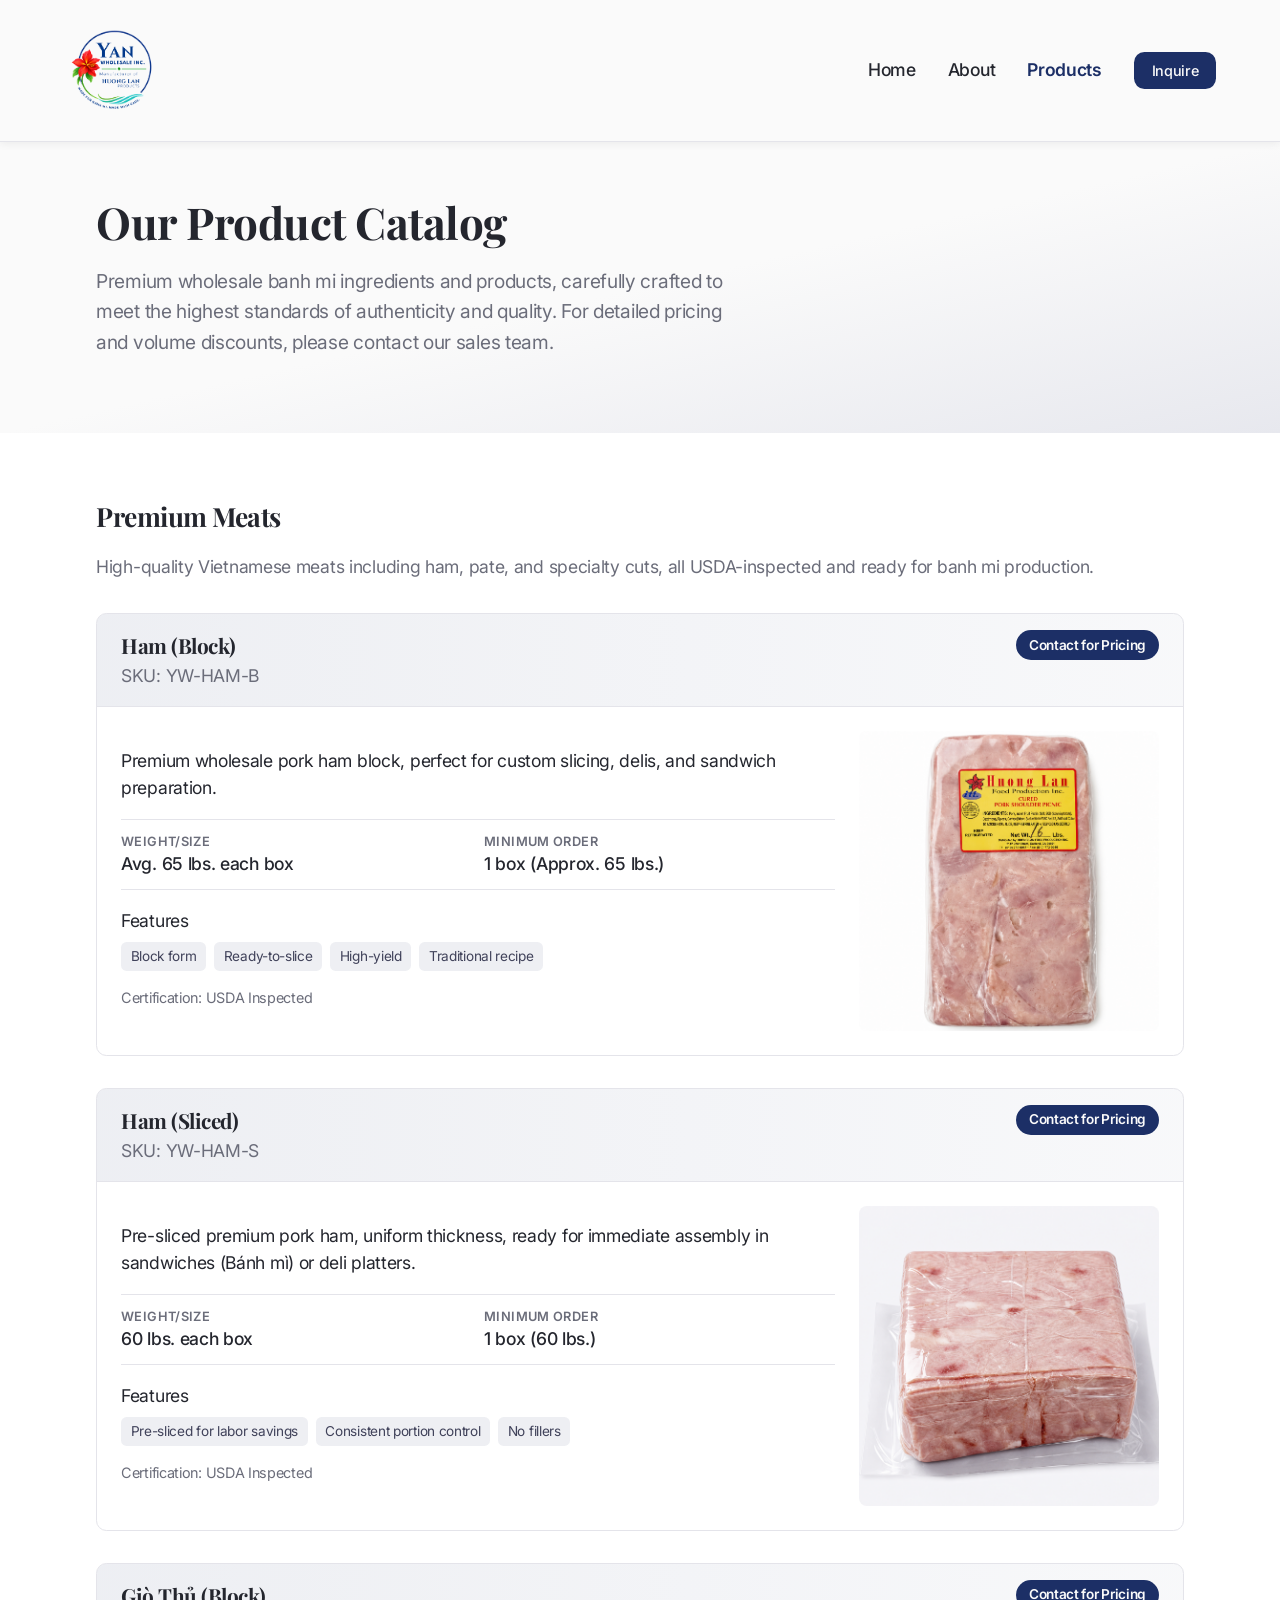
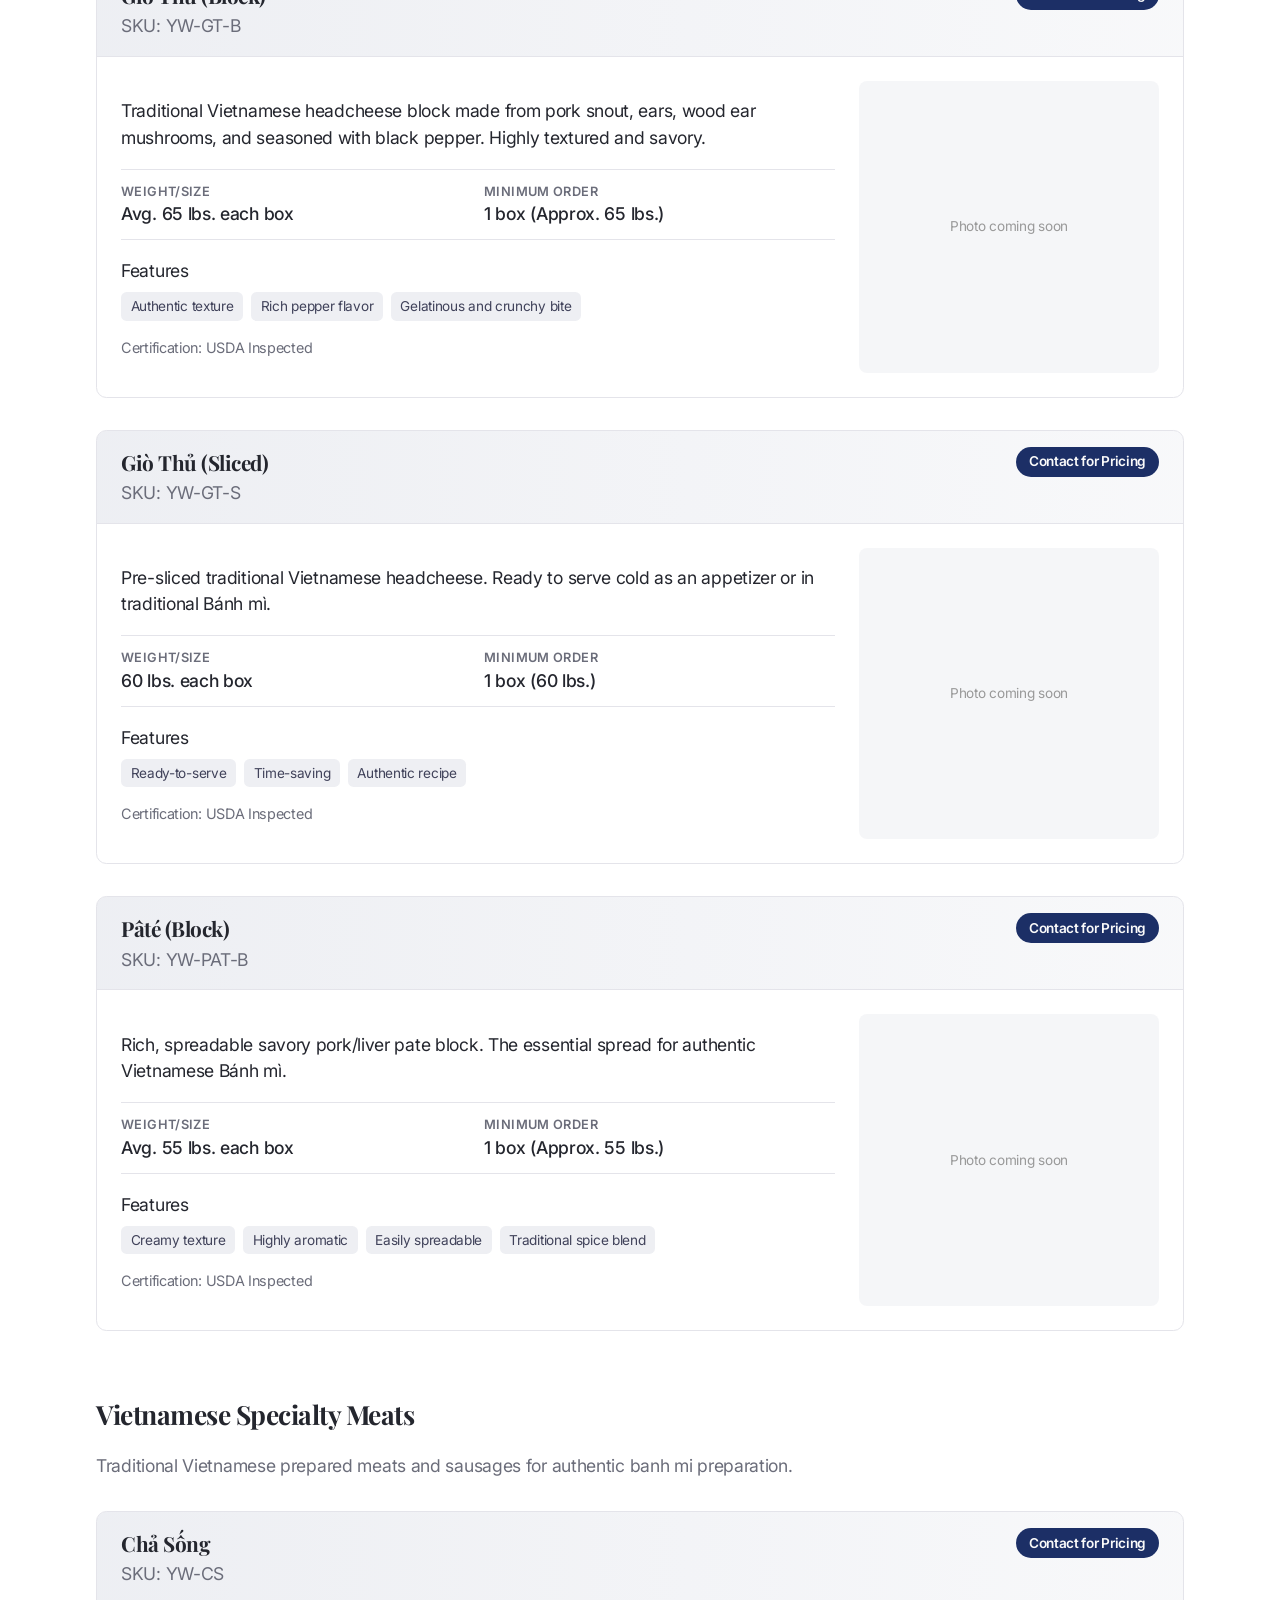
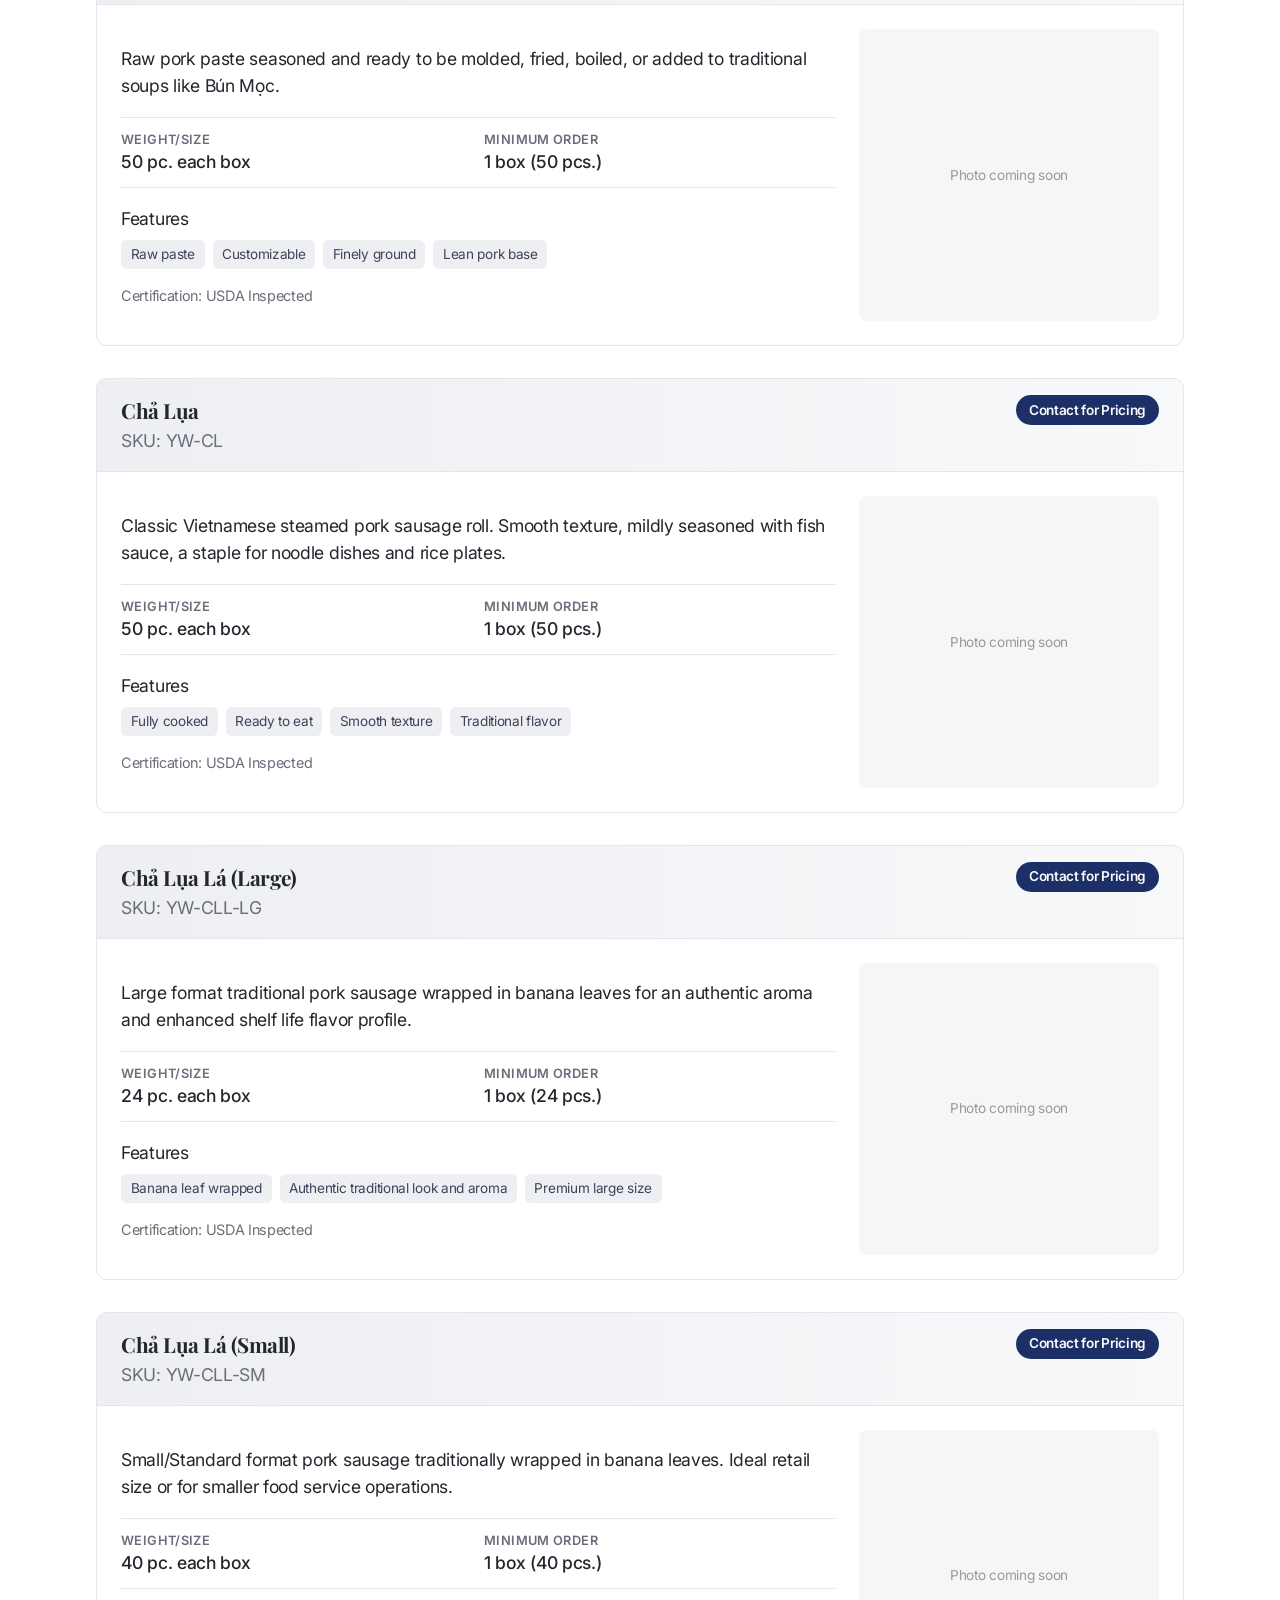
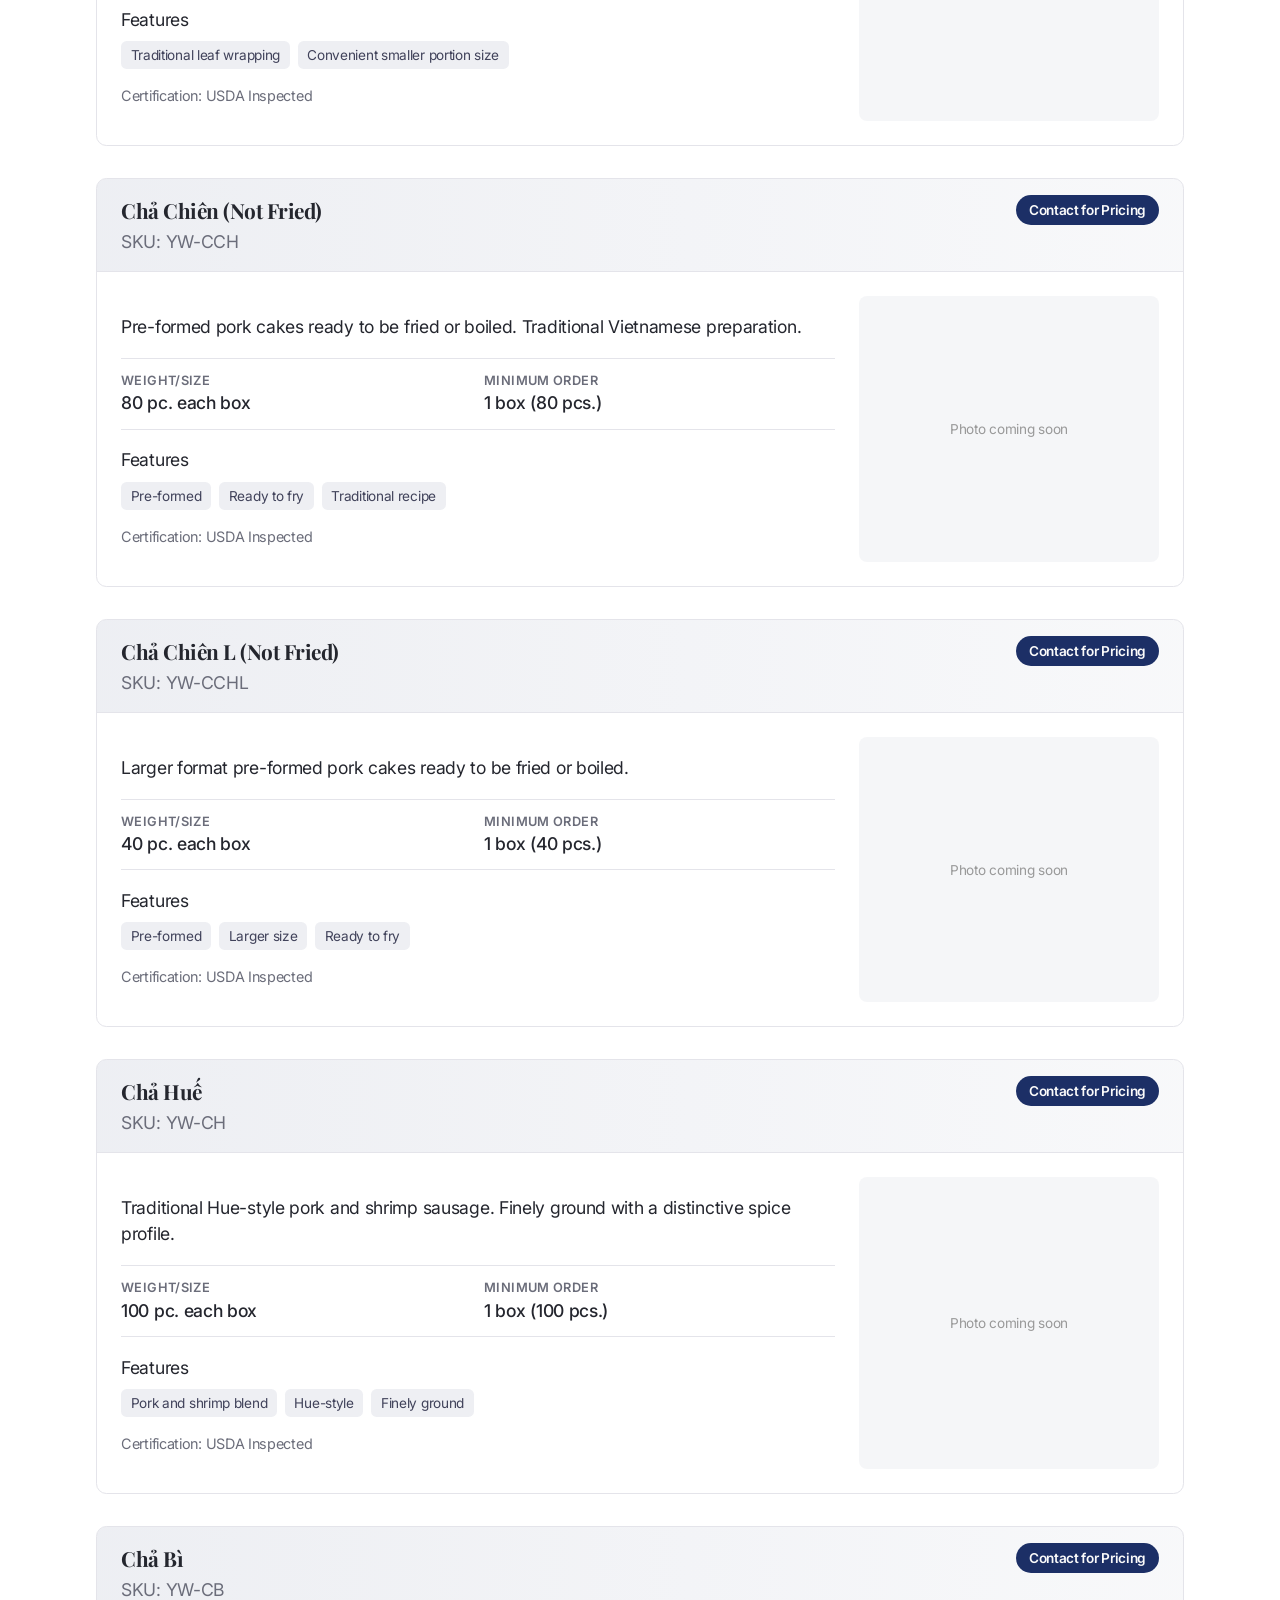
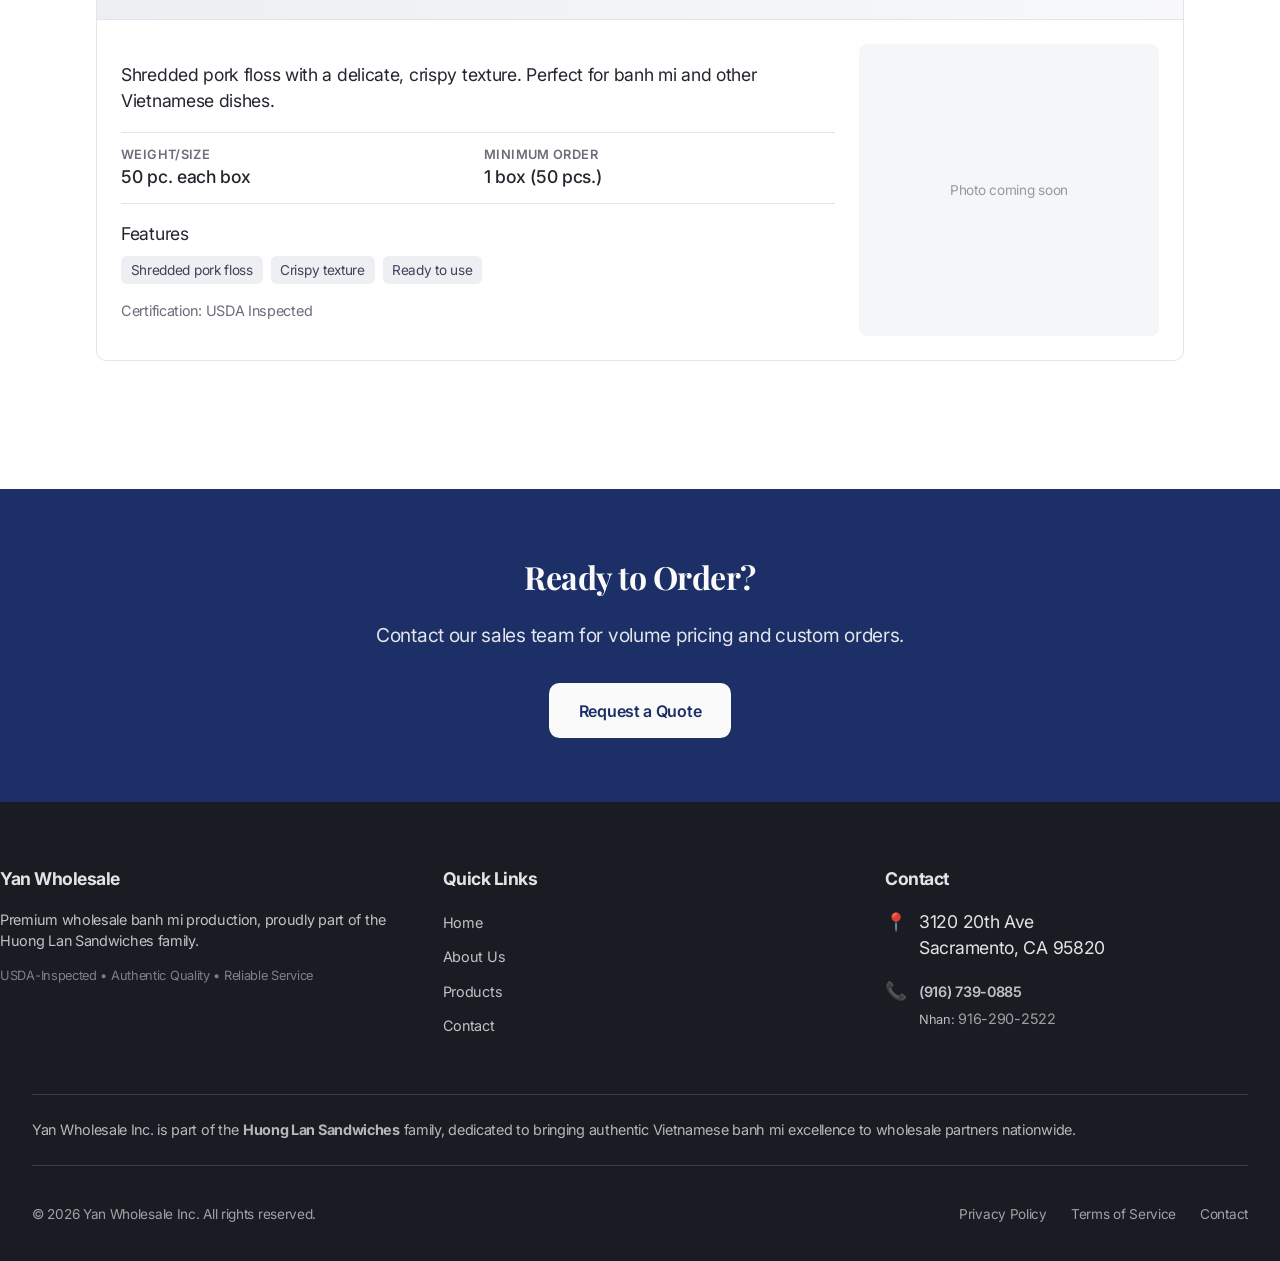
==== products.html @ 8dd8fec0 "Add files via upload" ====
<!DOCTYPE html>
<html lang="en">
<head>
<meta charset="UTF-8">
<meta name="viewport" content="width=device-width, initial-scale=1.0">
<title>Product Catalog - Yan Wholesale Inc.</title>
<link rel="icon" href="images/yan-logo.png">
<link rel="stylesheet" href="css/style.css">
</head>
<body>

<nav class="site-nav">
  <div class="container container-6xl nav-inner">
    <a href="index.html" class="logo"><img src="images/yan-logo.png" alt="Yan Wholesale Inc."></a>
    <div class="nav-links">
      <a href="index.html">Home</a>
      <a href="about.html">About</a>
      <a href="products.html" class="active">Products</a>
      <a href="contact.html" class="inquire">Inquire</a>
    </div>
    <button class="nav-toggle" aria-label="Toggle menu">&#9776;</button>
  </div>
  <div class="mobile-menu">
    <a href="index.html">Home</a>
    <a href="about.html">About</a>
    <a href="products.html" class="active">Products</a>
    <a href="contact.html">Inquire</a>
  </div>
</nav>

<section class="hero" style="padding: 3.5rem 0;">
  <div class="container container-6xl">
    <h1 class="text-hero" style="font-size:2.75rem;">Our Product Catalog</h1>
    <p class="lead" style="max-width:640px;">Premium wholesale banh mi ingredients and products, carefully crafted to meet the highest standards of authenticity and quality. For detailed pricing and volume discounts, please contact our sales team.</p>
  </div>
</section>

<section class="section section-card">
  <div class="container container-6xl">

    <!-- Premium Meats -->
    <div class="product-category">
      <h2>Premium Meats</h2>
      <p>High-quality Vietnamese meats including ham, pate, and specialty cuts, all USDA-inspected and ready for banh mi production.</p>

      <div class="product-card">
        <div class="product-card-header">
          <div><h3>Ham (Block)</h3><p class="sku">SKU: YW-HAM-B</p></div>
          <span class="pill">Contact for Pricing</span>
        </div>
        <div class="product-card-body">
          <div>
            <p>Premium wholesale pork ham block, perfect for custom slicing, delis, and sandwich preparation.</p>
            <div class="spec-grid">
              <div><p class="spec-label">Weight/Size</p><p class="spec-value">Avg. 65 lbs. each box</p></div>
              <div><p class="spec-label">Minimum Order</p><p class="spec-value">1 box (Approx. 65 lbs.)</p></div>
            </div>
            <p class="spec-label" style="margin-bottom:0.5rem;">Features</p>
            <div class="feature-tags"><span>Block form</span><span>Ready-to-slice</span><span>High-yield</span><span>Traditional recipe</span></div>
            <p style="margin-top:1rem; font-size:0.9rem; color:var(--muted-foreground);">Certification: USDA Inspected</p>
          </div>
          <div class="product-image"><img src="images/products/Ham%20(Block).png" alt="Ham (Block)" onerror="this.parentElement.innerHTML='<span style=\'color:#999;font-size:0.85rem;\'>Photo coming soon</span>'"></div>
        </div>
      </div>

      <div class="product-card">
        <div class="product-card-header">
          <div><h3>Ham (Sliced)</h3><p class="sku">SKU: YW-HAM-S</p></div>
          <span class="pill">Contact for Pricing</span>
        </div>
        <div class="product-card-body">
          <div>
            <p>Pre-sliced premium pork ham, uniform thickness, ready for immediate assembly in sandwiches (Bánh mì) or deli platters.</p>
            <div class="spec-grid">
              <div><p class="spec-label">Weight/Size</p><p class="spec-value">60 lbs. each box</p></div>
              <div><p class="spec-label">Minimum Order</p><p class="spec-value">1 box (60 lbs.)</p></div>
            </div>
            <p class="spec-label" style="margin-bottom:0.5rem;">Features</p>
            <div class="feature-tags"><span>Pre-sliced for labor savings</span><span>Consistent portion control</span><span>No fillers</span></div>
            <p style="margin-top:1rem; font-size:0.9rem; color:var(--muted-foreground);">Certification: USDA Inspected</p>
          </div>
          <div class="product-image"><img src="images/products/Ham%20(Sliced).png" alt="Ham (Sliced)" onerror="this.parentElement.innerHTML='<span style=\'color:#999;font-size:0.85rem;\'>Photo coming soon</span>'"></div>
        </div>
      </div>

      <div class="product-card">
        <div class="product-card-header">
          <div><h3>Giò Thủ (Block)</h3><p class="sku">SKU: YW-GT-B</p></div>
          <span class="pill">Contact for Pricing</span>
        </div>
        <div class="product-card-body">
          <div>
            <p>Traditional Vietnamese headcheese block made from pork snout, ears, wood ear mushrooms, and seasoned with black pepper. Highly textured and savory.</p>
            <div class="spec-grid">
              <div><p class="spec-label">Weight/Size</p><p class="spec-value">Avg. 65 lbs. each box</p></div>
              <div><p class="spec-label">Minimum Order</p><p class="spec-value">1 box (Approx. 65 lbs.)</p></div>
            </div>
            <p class="spec-label" style="margin-bottom:0.5rem;">Features</p>
            <div class="feature-tags"><span>Authentic texture</span><span>Rich pepper flavor</span><span>Gelatinous and crunchy bite</span></div>
            <p style="margin-top:1rem; font-size:0.9rem; color:var(--muted-foreground);">Certification: USDA Inspected</p>
          </div>
          <div class="product-image"><img src="images/products/Gi%C3%B2%20Th%E1%BB%A7%20(Block).png" alt="Giò Thủ (Block)" onerror="this.parentElement.innerHTML='<span style=\'color:#999;font-size:0.85rem;\'>Photo coming soon</span>'"></div>
        </div>
      </div>

      <div class="product-card">
        <div class="product-card-header">
          <div><h3>Giò Thủ (Sliced)</h3><p class="sku">SKU: YW-GT-S</p></div>
          <span class="pill">Contact for Pricing</span>
        </div>
        <div class="product-card-body">
          <div>
            <p>Pre-sliced traditional Vietnamese headcheese. Ready to serve cold as an appetizer or in traditional Bánh mì.</p>
            <div class="spec-grid">
              <div><p class="spec-label">Weight/Size</p><p class="spec-value">60 lbs. each box</p></div>
              <div><p class="spec-label">Minimum Order</p><p class="spec-value">1 box (60 lbs.)</p></div>
            </div>
            <p class="spec-label" style="margin-bottom:0.5rem;">Features</p>
            <div class="feature-tags"><span>Ready-to-serve</span><span>Time-saving</span><span>Authentic recipe</span></div>
            <p style="margin-top:1rem; font-size:0.9rem; color:var(--muted-foreground);">Certification: USDA Inspected</p>
          </div>
          <div class="product-image"><img src="images/products/Gi%C3%B2%20Th%E1%BB%A7%20(Sliced).png" alt="Giò Thủ (Sliced)" onerror="this.parentElement.innerHTML='<span style=\'color:#999;font-size:0.85rem;\'>Photo coming soon</span>'"></div>
        </div>
      </div>

      <div class="product-card">
        <div class="product-card-header">
          <div><h3>Pâté (Block)</h3><p class="sku">SKU: YW-PAT-B</p></div>
          <span class="pill">Contact for Pricing</span>
        </div>
        <div class="product-card-body">
          <div>
            <p>Rich, spreadable savory pork/liver pate block. The essential spread for authentic Vietnamese Bánh mì.</p>
            <div class="spec-grid">
              <div><p class="spec-label">Weight/Size</p><p class="spec-value">Avg. 55 lbs. each box</p></div>
              <div><p class="spec-label">Minimum Order</p><p class="spec-value">1 box (Approx. 55 lbs.)</p></div>
            </div>
            <p class="spec-label" style="margin-bottom:0.5rem;">Features</p>
            <div class="feature-tags"><span>Creamy texture</span><span>Highly aromatic</span><span>Easily spreadable</span><span>Traditional spice blend</span></div>
            <p style="margin-top:1rem; font-size:0.9rem; color:var(--muted-foreground);">Certification: USDA Inspected</p>
          </div>
          <div class="product-image"><img src="images/products/P%C3%A2t%C3%A9%20(Block).png" alt="Pâté (Block)" onerror="this.parentElement.innerHTML='<span style=\'color:#999;font-size:0.85rem;\'>Photo coming soon</span>'"></div>
        </div>
      </div>
    </div>

    <!-- Vietnamese Specialty Meats -->
    <div class="product-category">
      <h2>Vietnamese Specialty Meats</h2>
      <p>Traditional Vietnamese prepared meats and sausages for authentic banh mi preparation.</p>

      <div class="product-card">
        <div class="product-card-header">
          <div><h3>Chả Sống</h3><p class="sku">SKU: YW-CS</p></div>
          <span class="pill">Contact for Pricing</span>
        </div>
        <div class="product-card-body">
          <div>
            <p>Raw pork paste seasoned and ready to be molded, fried, boiled, or added to traditional soups like Bún Mọc.</p>
            <div class="spec-grid">
              <div><p class="spec-label">Weight/Size</p><p class="spec-value">50 pc. each box</p></div>
              <div><p class="spec-label">Minimum Order</p><p class="spec-value">1 box (50 pcs.)</p></div>
            </div>
            <p class="spec-label" style="margin-bottom:0.5rem;">Features</p>
            <div class="feature-tags"><span>Raw paste</span><span>Customizable</span><span>Finely ground</span><span>Lean pork base</span></div>
            <p style="margin-top:1rem; font-size:0.9rem; color:var(--muted-foreground);">Certification: USDA Inspected</p>
          </div>
          <div class="product-image"><img src="images/products/Ch%E1%BA%A3%20S%E1%BB%91ng.png" alt="Chả Sống" onerror="this.parentElement.innerHTML='<span style=\'color:#999;font-size:0.85rem;\'>Photo coming soon</span>'"></div>
        </div>
      </div>

      <div class="product-card">
        <div class="product-card-header">
          <div><h3>Chả Lụa</h3><p class="sku">SKU: YW-CL</p></div>
          <span class="pill">Contact for Pricing</span>
        </div>
        <div class="product-card-body">
          <div>
            <p>Classic Vietnamese steamed pork sausage roll. Smooth texture, mildly seasoned with fish sauce, a staple for noodle dishes and rice plates.</p>
            <div class="spec-grid">
              <div><p class="spec-label">Weight/Size</p><p class="spec-value">50 pc. each box</p></div>
              <div><p class="spec-label">Minimum Order</p><p class="spec-value">1 box (50 pcs.)</p></div>
            </div>
            <p class="spec-label" style="margin-bottom:0.5rem;">Features</p>
            <div class="feature-tags"><span>Fully cooked</span><span>Ready to eat</span><span>Smooth texture</span><span>Traditional flavor</span></div>
            <p style="margin-top:1rem; font-size:0.9rem; color:var(--muted-foreground);">Certification: USDA Inspected</p>
          </div>
          <div class="product-image"><img src="images/products/Ch%E1%BA%A3%20L%E1%BB%A5a.png" alt="Chả Lụa" onerror="this.parentElement.innerHTML='<span style=\'color:#999;font-size:0.85rem;\'>Photo coming soon</span>'"></div>
        </div>
      </div>

      <div class="product-card">
        <div class="product-card-header">
          <div><h3>Chả Lụa Lá (Large)</h3><p class="sku">SKU: YW-CLL-LG</p></div>
          <span class="pill">Contact for Pricing</span>
        </div>
        <div class="product-card-body">
          <div>
            <p>Large format traditional pork sausage wrapped in banana leaves for an authentic aroma and enhanced shelf life flavor profile.</p>
            <div class="spec-grid">
              <div><p class="spec-label">Weight/Size</p><p class="spec-value">24 pc. each box</p></div>
              <div><p class="spec-label">Minimum Order</p><p class="spec-value">1 box (24 pcs.)</p></div>
            </div>
            <p class="spec-label" style="margin-bottom:0.5rem;">Features</p>
            <div class="feature-tags"><span>Banana leaf wrapped</span><span>Authentic traditional look and aroma</span><span>Premium large size</span></div>
            <p style="margin-top:1rem; font-size:0.9rem; color:var(--muted-foreground);">Certification: USDA Inspected</p>
          </div>
          <div class="product-image"><img src="images/products/Ch%E1%BA%A3%20L%E1%BB%A5a%20L%C3%A1%20(Large).png" alt="Chả Lụa Lá (Large)" onerror="this.parentElement.innerHTML='<span style=\'color:#999;font-size:0.85rem;\'>Photo coming soon</span>'"></div>
        </div>
      </div>

      <div class="product-card">
        <div class="product-card-header">
          <div><h3>Chả Lụa Lá (Small)</h3><p class="sku">SKU: YW-CLL-SM</p></div>
          <span class="pill">Contact for Pricing</span>
        </div>
        <div class="product-card-body">
          <div>
            <p>Small/Standard format pork sausage traditionally wrapped in banana leaves. Ideal retail size or for smaller food service operations.</p>
            <div class="spec-grid">
              <div><p class="spec-label">Weight/Size</p><p class="spec-value">40 pc. each box</p></div>
              <div><p class="spec-label">Minimum Order</p><p class="spec-value">1 box (40 pcs.)</p></div>
            </div>
            <p class="spec-label" style="margin-bottom:0.5rem;">Features</p>
            <div class="feature-tags"><span>Traditional leaf wrapping</span><span>Convenient smaller portion size</span></div>
            <p style="margin-top:1rem; font-size:0.9rem; color:var(--muted-foreground);">Certification: USDA Inspected</p>
          </div>
          <div class="product-image"><img src="images/products/Ch%E1%BA%A3%20L%E1%BB%A5a%20L%C3%A1%20(Small).png" alt="Chả Lụa Lá (Small)" onerror="this.parentElement.innerHTML='<span style=\'color:#999;font-size:0.85rem;\'>Photo coming soon</span>'"></div>
        </div>
      </div>

      <div class="product-card">
        <div class="product-card-header">
          <div><h3>Chả Chiên (Not Fried)</h3><p class="sku">SKU: YW-CCH</p></div>
          <span class="pill">Contact for Pricing</span>
        </div>
        <div class="product-card-body">
          <div>
            <p>Pre-formed pork cakes ready to be fried or boiled. Traditional Vietnamese preparation.</p>
            <div class="spec-grid">
              <div><p class="spec-label">Weight/Size</p><p class="spec-value">80 pc. each box</p></div>
              <div><p class="spec-label">Minimum Order</p><p class="spec-value">1 box (80 pcs.)</p></div>
            </div>
            <p class="spec-label" style="margin-bottom:0.5rem;">Features</p>
            <div class="feature-tags"><span>Pre-formed</span><span>Ready to fry</span><span>Traditional recipe</span></div>
            <p style="margin-top:1rem; font-size:0.9rem; color:var(--muted-foreground);">Certification: USDA Inspected</p>
          </div>
          <div class="product-image"><img src="images/products/Ch%E1%BA%A3%20Chi%C3%AAn%20(Not%20Fried).png" alt="Chả Chiên (Not Fried)" onerror="this.parentElement.innerHTML='<span style=\'color:#999;font-size:0.85rem;\'>Photo coming soon</span>'"></div>
        </div>
      </div>

      <div class="product-card">
        <div class="product-card-header">
          <div><h3>Chả Chiên L (Not Fried)</h3><p class="sku">SKU: YW-CCHL</p></div>
          <span class="pill">Contact for Pricing</span>
        </div>
        <div class="product-card-body">
          <div>
            <p>Larger format pre-formed pork cakes ready to be fried or boiled.</p>
            <div class="spec-grid">
              <div><p class="spec-label">Weight/Size</p><p class="spec-value">40 pc. each box</p></div>
              <div><p class="spec-label">Minimum Order</p><p class="spec-value">1 box (40 pcs.)</p></div>
            </div>
            <p class="spec-label" style="margin-bottom:0.5rem;">Features</p>
            <div class="feature-tags"><span>Pre-formed</span><span>Larger size</span><span>Ready to fry</span></div>
            <p style="margin-top:1rem; font-size:0.9rem; color:var(--muted-foreground);">Certification: USDA Inspected</p>
          </div>
          <div class="product-image"><img src="images/products/Ch%E1%BA%A3%20Chi%C3%AAn%20L%20(Not%20Fried).png" alt="Chả Chiên L (Not Fried)" onerror="this.parentElement.innerHTML='<span style=\'color:#999;font-size:0.85rem;\'>Photo coming soon</span>'"></div>
        </div>
      </div>

      <div class="product-card">
        <div class="product-card-header">
          <div><h3>Chả Huế</h3><p class="sku">SKU: YW-CH</p></div>
          <span class="pill">Contact for Pricing</span>
        </div>
        <div class="product-card-body">
          <div>
            <p>Traditional Hue-style pork and shrimp sausage. Finely ground with a distinctive spice profile.</p>
            <div class="spec-grid">
              <div><p class="spec-label">Weight/Size</p><p class="spec-value">100 pc. each box</p></div>
              <div><p class="spec-label">Minimum Order</p><p class="spec-value">1 box (100 pcs.)</p></div>
            </div>
            <p class="spec-label" style="margin-bottom:0.5rem;">Features</p>
            <div class="feature-tags"><span>Pork and shrimp blend</span><span>Hue-style</span><span>Finely ground</span></div>
            <p style="margin-top:1rem; font-size:0.9rem; color:var(--muted-foreground);">Certification: USDA Inspected</p>
          </div>
          <div class="product-image"><img src="images/products/Ch%E1%BA%A3%20Hu%E1%BA%BF.png" alt="Chả Huế" onerror="this.parentElement.innerHTML='<span style=\'color:#999;font-size:0.85rem;\'>Photo coming soon</span>'"></div>
        </div>
      </div>

      <div class="product-card">
        <div class="product-card-header">
          <div><h3>Chả Bì</h3><p class="sku">SKU: YW-CB</p></div>
          <span class="pill">Contact for Pricing</span>
        </div>
        <div class="product-card-body">
          <div>
            <p>Shredded pork floss with a delicate, crispy texture. Perfect for banh mi and other Vietnamese dishes.</p>
            <div class="spec-grid">
              <div><p class="spec-label">Weight/Size</p><p class="spec-value">50 pc. each box</p></div>
              <div><p class="spec-label">Minimum Order</p><p class="spec-value">1 box (50 pcs.)</p></div>
            </div>
            <p class="spec-label" style="margin-bottom:0.5rem;">Features</p>
            <div class="feature-tags"><span>Shredded pork floss</span><span>Crispy texture</span><span>Ready to use</span></div>
            <p style="margin-top:1rem; font-size:0.9rem; color:var(--muted-foreground);">Certification: USDA Inspected</p>
          </div>
          <div class="product-image"><img src="images/products/Ch%E1%BA%A3%20B%C3%AC.png" alt="Chả Bì" onerror="this.parentElement.innerHTML='<span style=\'color:#999;font-size:0.85rem;\'>Photo coming soon</span>'"></div>
        </div>
      </div>
    </div>

  </div>
</section>

<section class="section section-primary" style="text-align:center;">
  <div class="container container-4xl">
    <h2 class="section-title" style="font-size:2rem;">Ready to Order?</h2>
    <p class="lead" style="color:rgba(250,250,250,0.9); margin-bottom:2rem;">Contact our sales team for volume pricing and custom orders.</p>
    <a href="contact.html" class="btn btn-light">Request a Quote</a>
  </div>
</section>

<footer class="site-footer">
  <div class="container footer-grid">
    <div>
      <h3>Yan Wholesale</h3>
      <p>Premium wholesale banh mi production, proudly part of the Huong Lan Sandwiches family.</p>
      <p style="opacity:0.6; font-size:0.8rem;">USDA-Inspected &bull; Authentic Quality &bull; Reliable Service</p>
    </div>
    <div>
      <h3>Quick Links</h3>
      <ul>
        <li><a href="index.html">Home</a></li>
        <li><a href="about.html">About Us</a></li>
        <li><a href="products.html">Products</a></li>
        <li><a href="contact.html">Contact</a></li>
      </ul>
    </div>
    <div>
      <h3>Contact</h3>
      <div class="footer-contact-item">
        <span>📍</span>
        <div>3120 20th Ave<br>Sacramento, CA 95820</div>
      </div>
      <div class="footer-contact-item">
        <span>📞</span>
        <div>
          <div><a href="tel:+19167390885" style="font-weight:600;">(916) 739-0885</a></div>
          <div style="font-size:0.8rem; opacity:0.8; margin-top:0.25rem;">Nhan: <a href="tel:+19162902522">916-290-2522</a></div>
        </div>
      </div>
    </div>
  </div>
  <div class="container">
    <div class="footer-note">Yan Wholesale Inc. is part of the <strong>Huong Lan Sandwiches</strong> family, dedicated to bringing authentic Vietnamese banh mi excellence to wholesale partners nationwide.</div>
    <div class="footer-bottom">
      <p>&copy; 2026 Yan Wholesale Inc. All rights reserved.</p>
      <div class="links">
        <a href="#">Privacy Policy</a>
        <a href="#">Terms of Service</a>
        <a href="contact.html">Contact</a>
      </div>
    </div>
  </div>
</footer>

<script src="js/main.js"></script>
</body>
</html>
---- css/style.css ----
@import url('https://fonts.googleapis.com/css2?family=Playfair+Display:wght@600;700;800&family=Inter:wght@300;400;500;600;700&display=swap');

:root {
  --primary: #1c2f66;
  --primary-dark: #14224a;
  --primary-foreground: #fafafa;
  --background: #fafafa;
  --foreground: #24262e;
  --card: #ffffff;
  --secondary: #e7e8ee;
  --secondary-foreground: #40425a;
  --muted-foreground: #6b6d7a;
  --border: #e4e4ea;
  --accent-green: #2f7d4f;
  --radius: 0.65rem;
}

* {
  box-sizing: border-box;
}

body {
  margin: 0;
  font-family: 'Inter', sans-serif;
  letter-spacing: -0.3px;
  background: var(--background);
  color: var(--foreground);
  font-size: 110%;
  line-height: 1.5;
}

h1, h2, h3, h4, h5, h6 {
  font-family: 'Playfair Display', serif;
  font-weight: 700;
  letter-spacing: -0.5px;
  margin: 0 0 0.5em;
}

a {
  color: inherit;
  text-decoration: none;
}

img {
  max-width: 100%;
  display: block;
}

.container {
  width: 100%;
  max-width: 1280px;
  margin: 0 auto;
  padding: 0 1rem;
}

@media (min-width: 640px) {
  .container { padding: 0 1.5rem; }
}
@media (min-width: 1024px) {
  .container { padding: 0 2rem; }
}

/* Section width variants, matching the production site's layout system */
.container-6xl { max-width: 1152px; }
.container-4xl { max-width: 896px; }

/* Buttons */
.btn {
  display: inline-flex;
  align-items: center;
  gap: 0.5rem;
  padding: 0.85rem 1.75rem;
  border-radius: var(--radius);
  font-weight: 600;
  font-size: 1rem;
  cursor: pointer;
  border: 2px solid transparent;
  transition: background 0.2s ease, color 0.2s ease;
}

.btn-primary {
  background: var(--primary);
  color: var(--primary-foreground);
}
.btn-primary:hover { background: var(--primary-dark); }

.btn-outline {
  background: transparent;
  border-color: var(--primary);
  color: var(--primary);
}
.btn-outline:hover { background: rgba(28, 47, 102, 0.06); }

.btn-light {
  background: var(--primary-foreground);
  color: var(--primary);
}
.btn-light:hover { opacity: 0.92; }

/* Navigation */
.site-nav {
  position: sticky;
  top: 0;
  z-index: 50;
  background: rgba(250, 250, 250, 0.95);
  backdrop-filter: blur(6px);
  border-bottom: 1px solid var(--border);
  box-shadow: 0 2px 8px rgba(0,0,0,0.06);
}

.site-nav .nav-inner {
  display: flex;
  align-items: center;
  justify-content: space-between;
  padding: 1.1rem 0;
}

.site-nav .logo img {
  height: 106px;
  width: auto;
}

.nav-links {
  display: flex;
  align-items: center;
  gap: 2rem;
}

.nav-links a {
  color: var(--foreground);
  font-weight: 500;
  font-family: 'Inter', sans-serif;
}

.nav-links a:hover,
.nav-links a.active {
  color: var(--primary);
  font-weight: 600;
}

.nav-links .inquire {
  padding: 0.5rem 1.1rem;
  background: var(--primary);
  color: var(--primary-foreground);
  border-radius: var(--radius);
  font-size: 0.9rem;
}

.nav-toggle {
  display: none;
  background: none;
  border: none;
  font-size: 1.5rem;
  cursor: pointer;
  color: var(--foreground);
}

.mobile-menu {
  display: none;
  flex-direction: column;
  gap: 0.75rem;
  padding: 1rem;
  border-top: 1px solid var(--border);
}

.mobile-menu a {
  padding: 0.5rem 0;
  font-weight: 500;
  font-family: 'Inter', sans-serif;
}

@media (max-width: 900px) {
  .nav-links { display: none; }
  .nav-toggle { display: block; margin-left: auto; }
  .mobile-menu.open { display: flex; }
}

/* Sections */
.section {
  padding: 4rem 0;
}
.section-card { background: var(--card); }
.section-primary { background: var(--primary); color: var(--primary-foreground); }

.hero {
  background: linear-gradient(to bottom right, var(--background), var(--background), #e7e8ee);
  padding: 5rem 0;
}

.hero-grid {
  display: grid;
  grid-template-columns: 1fr;
  gap: 2rem;
  align-items: center;
}

.hero-logo {
  display: none;
  justify-content: center;
}
.hero-logo img {
  max-width: 220px;
  filter: drop-shadow(0 12px 24px rgba(0,0,0,0.15));
}

@media (min-width: 900px) {
  .hero-grid {
    grid-template-columns: 1fr 1fr;
    grid-template-areas:
      "text logo"
      "stats logo";
    gap: 1rem 3rem;
    align-items: start;
  }
  .hero-text { grid-area: text; }
  .hero-logo { grid-area: logo; align-self: center; display: flex; }
  .stats { grid-area: stats; }
  .hero-logo img { max-width: 490px; }
}

.text-hero {
  font-size: 3.3rem;
  line-height: 1.1;
  margin-bottom: 1rem;
}
@media (min-width: 768px) {
  .text-hero { font-size: 4.95rem; }
}

.lead {
  font-size: 1.2rem;
  color: var(--muted-foreground);
  line-height: 1.6;
}

.stats {
  display: flex;
  gap: 2rem;
  padding-top: 2rem;
  margin-top: 2rem;
  border-top: 1px solid var(--border);
}

.stats .num {
  font-size: 2.06rem;
  font-weight: 700;
  color: var(--primary);
  font-family: 'Inter', sans-serif;
}
.stats .label {
  font-size: 0.95rem;
  color: var(--muted-foreground);
}

.section-title {
  font-size: 2.475rem;
  margin-bottom: 1rem;
}
@media (min-width: 768px) {
  .section-title { font-size: 3.3rem; }
}

.section-subtitle {
  font-size: 1.65rem;
  color: var(--muted-foreground);
  max-width: 42rem;
}
@media (min-width: 768px) {
  .section-subtitle { font-size: 2.06rem; }
}

.cards-3 {
  display: grid;
  grid-template-columns: 1fr;
  gap: 2rem;
  margin-top: 3rem;
}
@media (min-width: 768px) {
  .cards-3 { grid-template-columns: repeat(3, 1fr); }
}

.feature-card {
  background: var(--background);
  border-radius: 0.85rem;
  padding: 2rem;
  box-shadow: 0 2px 8px rgba(0,0,0,0.08);
}
.feature-card h3 { margin-bottom: 0.5rem; }
.feature-card p { color: var(--muted-foreground); margin: 0; }
.feature-icon {
  width: 44px;
  height: 44px;
  margin-bottom: 1rem;
  color: var(--primary);
}

/* Product cards */
.product-category {
  margin-bottom: 4rem;
}
.product-category h2 { margin-bottom: 0.25rem; }
.product-category > p { color: var(--muted-foreground); font-size: 1.1rem; margin-bottom: 2rem; }

.product-card {
  border: 1px solid var(--border);
  border-radius: 0.65rem;
  overflow: hidden;
  background: var(--card);
  margin-bottom: 2rem;
}

.product-card-header {
  display: flex;
  justify-content: space-between;
  align-items: flex-start;
  gap: 1rem;
  padding: 1rem 1.5rem;
  background: linear-gradient(to right, rgba(28,47,102,0.08), rgba(28,47,102,0.03));
  border-bottom: 1px solid var(--border);
}
.product-card-header h3 { margin-bottom: 0.15rem; font-size: 1.3rem; }
.product-card-header .sku { color: var(--muted-foreground); margin: 0; }
.pill {
  display: inline-block;
  background: var(--primary);
  color: var(--primary-foreground);
  padding: 0.3rem 0.8rem;
  border-radius: 999px;
  font-size: 0.85rem;
  font-weight: 600;
  white-space: nowrap;
}

.product-card-body {
  display: grid;
  grid-template-columns: 1fr;
  gap: 1.5rem;
  padding: 1.5rem;
}
@media (min-width: 768px) {
  .product-card-body { grid-template-columns: 1fr 300px; }
}

.spec-grid {
  display: grid;
  grid-template-columns: 1fr 1fr;
  gap: 0.75rem;
  padding: 0.75rem 0;
  margin: 1rem 0;
  border-top: 1px solid var(--border);
  border-bottom: 1px solid var(--border);
}
.spec-grid .spec-label {
  font-size: 0.8rem;
  font-weight: 600;
  color: var(--muted-foreground);
  text-transform: uppercase;
  letter-spacing: 0.03em;
  margin: 0;
}
.spec-grid .spec-value { margin: 0; font-weight: 500; }

.feature-tags {
  display: flex;
  flex-wrap: wrap;
  gap: 0.5rem;
  margin-top: 0.5rem;
}
.feature-tags span {
  background: rgba(231,232,238,0.7);
  color: var(--secondary-foreground);
  font-size: 0.85rem;
  padding: 0.25rem 0.6rem;
  border-radius: 0.35rem;
}

.product-image {
  display: flex;
  align-items: center;
  justify-content: center;
  background: rgba(231,232,238,0.4);
  border-radius: 0.5rem;
  overflow: hidden;
  min-height: 180px;
}

/* Contact page */
.contact-grid {
  display: grid;
  grid-template-columns: 1fr;
  gap: 3rem;
}
@media (min-width: 900px) {
  .contact-grid { grid-template-columns: 1fr 2fr; }
}

.contact-item {
  display: flex;
  gap: 1rem;
  margin-bottom: 1.5rem;
}
.contact-item .icon { color: var(--primary); flex-shrink: 0; }
.contact-item h3 { font-family: 'Inter', sans-serif; font-size: 1rem; font-weight: 600; margin-bottom: 0.25rem; }
.contact-item p { margin: 0; color: var(--muted-foreground); }
.contact-item a { color: var(--primary); }
.contact-item a:hover { text-decoration: underline; }

.hours-box {
  background: var(--card);
  border: 1px solid var(--border);
  border-radius: var(--radius);
  padding: 1.5rem;
}
.hours-box h3 { font-family: 'Inter', sans-serif; font-size: 1rem; margin-bottom: 0.75rem; }
.hours-box p { margin: 0.25rem 0; color: var(--muted-foreground); font-size: 0.95rem; }

form.inquiry {
  display: flex;
  flex-direction: column;
  gap: 1.5rem;
}
.form-group { margin-bottom: 1rem; }
.form-group label {
  display: block;
  font-size: 0.9rem;
  font-weight: 500;
  margin-bottom: 0.4rem;
}
.form-row {
  display: grid;
  grid-template-columns: 1fr;
  gap: 1rem;
}
@media (min-width: 768px) {
  .form-row { grid-template-columns: 1fr 1fr; }
}
input[type="text"], input[type="email"], input[type="tel"], textarea {
  width: 100%;
  padding: 0.7rem 0.85rem;
  border: 1px solid var(--border);
  border-radius: var(--radius);
  font-family: 'Inter', sans-serif;
  font-size: 1rem;
  background: var(--card);
  color: var(--foreground);
}
textarea { min-height: 8rem; resize: vertical; }

.checkbox-list, .radio-list {
  display: flex;
  flex-direction: column;
  gap: 0.6rem;
}
.checkbox-list label, .radio-list label {
  display: flex;
  align-items: center;
  gap: 0.6rem;
  font-size: 0.95rem;
  font-weight: 500;
  cursor: pointer;
}

.form-actions {
  display: flex;
  gap: 1rem;
  padding-top: 0.5rem;
}
.form-actions .btn { flex: 1; justify-content: center; }

/* About page lists */
.about-block { border-top: 1px solid var(--border); padding-top: 3rem; margin-top: 3rem; }
.about-block:first-child { border-top: none; padding-top: 0; margin-top: 0; }
.about-block p { font-size: 1.05rem; line-height: 1.7; margin-bottom: 1.25rem; }
.about-list { list-style: none; padding: 0; margin: 1.5rem 0; }
.about-list li { display: flex; gap: 0.75rem; margin-bottom: 0.6rem; }
.about-list li::before { content: "•"; color: var(--primary); font-weight: 700; }

.values-grid {
  display: grid;
  grid-template-columns: 1fr;
  gap: 1.5rem;
  margin-top: 1.5rem;
}
@media (min-width: 768px) {
  .values-grid { grid-template-columns: 1fr 1fr; }
}
.value-card {
  background: var(--card);
  border: 1px solid var(--border);
  border-radius: var(--radius);
  padding: 1.5rem;
}
.value-card h3 { font-size: 1.1rem; color: var(--primary); margin-bottom: 0.5rem; }
.value-card p { margin: 0; color: var(--muted-foreground); }

/* Footer */
.site-footer {
  background: #1a1c24;
  color: rgba(250,250,250,0.9);
}
.footer-grid {
  display: grid;
  grid-template-columns: 1fr;
  gap: 3rem;
  padding: 4rem 0 2rem;
}
@media (min-width: 768px) {
  .footer-grid { grid-template-columns: repeat(3, 1fr); }
}
.footer-grid h3 { font-family: 'Inter', sans-serif; font-size: 1.1rem; margin-bottom: 1rem; }
.footer-grid p, .footer-grid a { color: rgba(250,250,250,0.75); font-size: 0.9rem; }
.footer-grid ul { list-style: none; padding: 0; margin: 0; }
.footer-grid li { margin-bottom: 0.5rem; }
.footer-grid a:hover { color: #fff; }
.footer-contact-item { display: flex; gap: 0.75rem; margin-bottom: 1rem; }

.footer-bottom {
  border-top: 1px solid rgba(250,250,250,0.15);
  padding: 1.5rem 0;
  display: flex;
  flex-wrap: wrap;
  gap: 1rem;
  justify-content: space-between;
  align-items: center;
  font-size: 0.85rem;
  color: rgba(250,250,250,0.6);
}
.footer-bottom .links { display: flex; gap: 1.5rem; }
.footer-note {
  padding: 1.5rem 0;
  border-top: 1px solid rgba(250,250,250,0.15);
  margin-top: 1rem;
  font-size: 0.9rem;
  color: rgba(250,250,250,0.7);
}

/* Carousel - matches production CompanyCarousel component */
.carousel {
  width: 100%;
  background: var(--background);
  border-radius: var(--radius);
  overflow: hidden;
}

.carousel-main {
  position: relative;
  width: 100%;
  aspect-ratio: 16 / 9;
  background: var(--secondary);
  overflow: hidden;
}

.carousel-slide {
  position: absolute;
  inset: 0;
  opacity: 0;
  transition: opacity 0.5s ease;
}
.carousel-slide.active { opacity: 1; z-index: 1; }

.carousel-slide img {
  width: 100%;
  height: 100%;
  object-fit: cover;
  display: block;
}

.carousel-slide.img-missing::before {
  content: "Photo coming soon";
  position: absolute;
  inset: 0;
  display: flex;
  align-items: center;
  justify-content: center;
  color: var(--muted-foreground);
  font-size: 0.9rem;
  background: rgba(231,232,238,0.6);
}

.carousel-caption-overlay {
  position: absolute;
  inset: 0;
  display: flex;
  align-items: flex-end;
  background: linear-gradient(to top, rgba(0,0,0,0.6), transparent 60%);
  pointer-events: none;
}
.carousel-caption-overlay p {
  color: #fff;
  font-size: 1.1rem;
  font-weight: 600;
  padding: 1.5rem;
  margin: 0;
}

.carousel-btn {
  position: absolute;
  top: 50%;
  transform: translateY(-50%);
  background: rgba(255,255,255,0.8);
  border: none;
  width: 36px;
  height: 36px;
  border-radius: 50%;
  cursor: pointer;
  color: var(--foreground);
  font-size: 1rem;
  z-index: 2;
  transition: background 0.2s ease;
}
.carousel-btn.prev { left: 1rem; }
.carousel-btn.next { right: 1rem; }
.carousel-btn:hover { background: #fff; }

.carousel-counter {
  position: absolute;
  top: 1rem;
  right: 1rem;
  z-index: 2;
  background: rgba(0,0,0,0.6);
  color: #fff;
  font-size: 0.85rem;
  font-weight: 500;
  padding: 0.25rem 0.75rem;
  border-radius: 999px;
}

.carousel-thumbs {
  display: flex;
  gap: 0.5rem;
  padding: 1rem;
  background: var(--card);
  overflow-x: auto;
}
.carousel-thumbs button {
  flex-shrink: 0;
  width: 80px;
  height: 80px;
  border-radius: var(--radius);
  overflow: hidden;
  border: 2px solid var(--border);
  padding: 0;
  cursor: pointer;
  background: var(--secondary);
}
.carousel-thumbs button.active {
  border-color: var(--primary);
  box-shadow: 0 0 0 2px rgba(28,47,102,0.25);
}
.carousel-thumbs img {
  width: 100%;
  height: 100%;
  object-fit: cover;
  display: block;
}

.carousel-dots {
  display: flex;
  justify-content: center;
  gap: 0.5rem;
  padding: 1rem;
  background: rgba(231,232,238,0.4);
}
.carousel-dots button {
  height: 8px;
  width: 8px;
  border-radius: 999px;
  border: none;
  background: var(--border);
  cursor: pointer;
  padding: 0;
  transition: all 0.2s ease;
}
.carousel-dots button.active { background: var(--primary); width: 28px; }
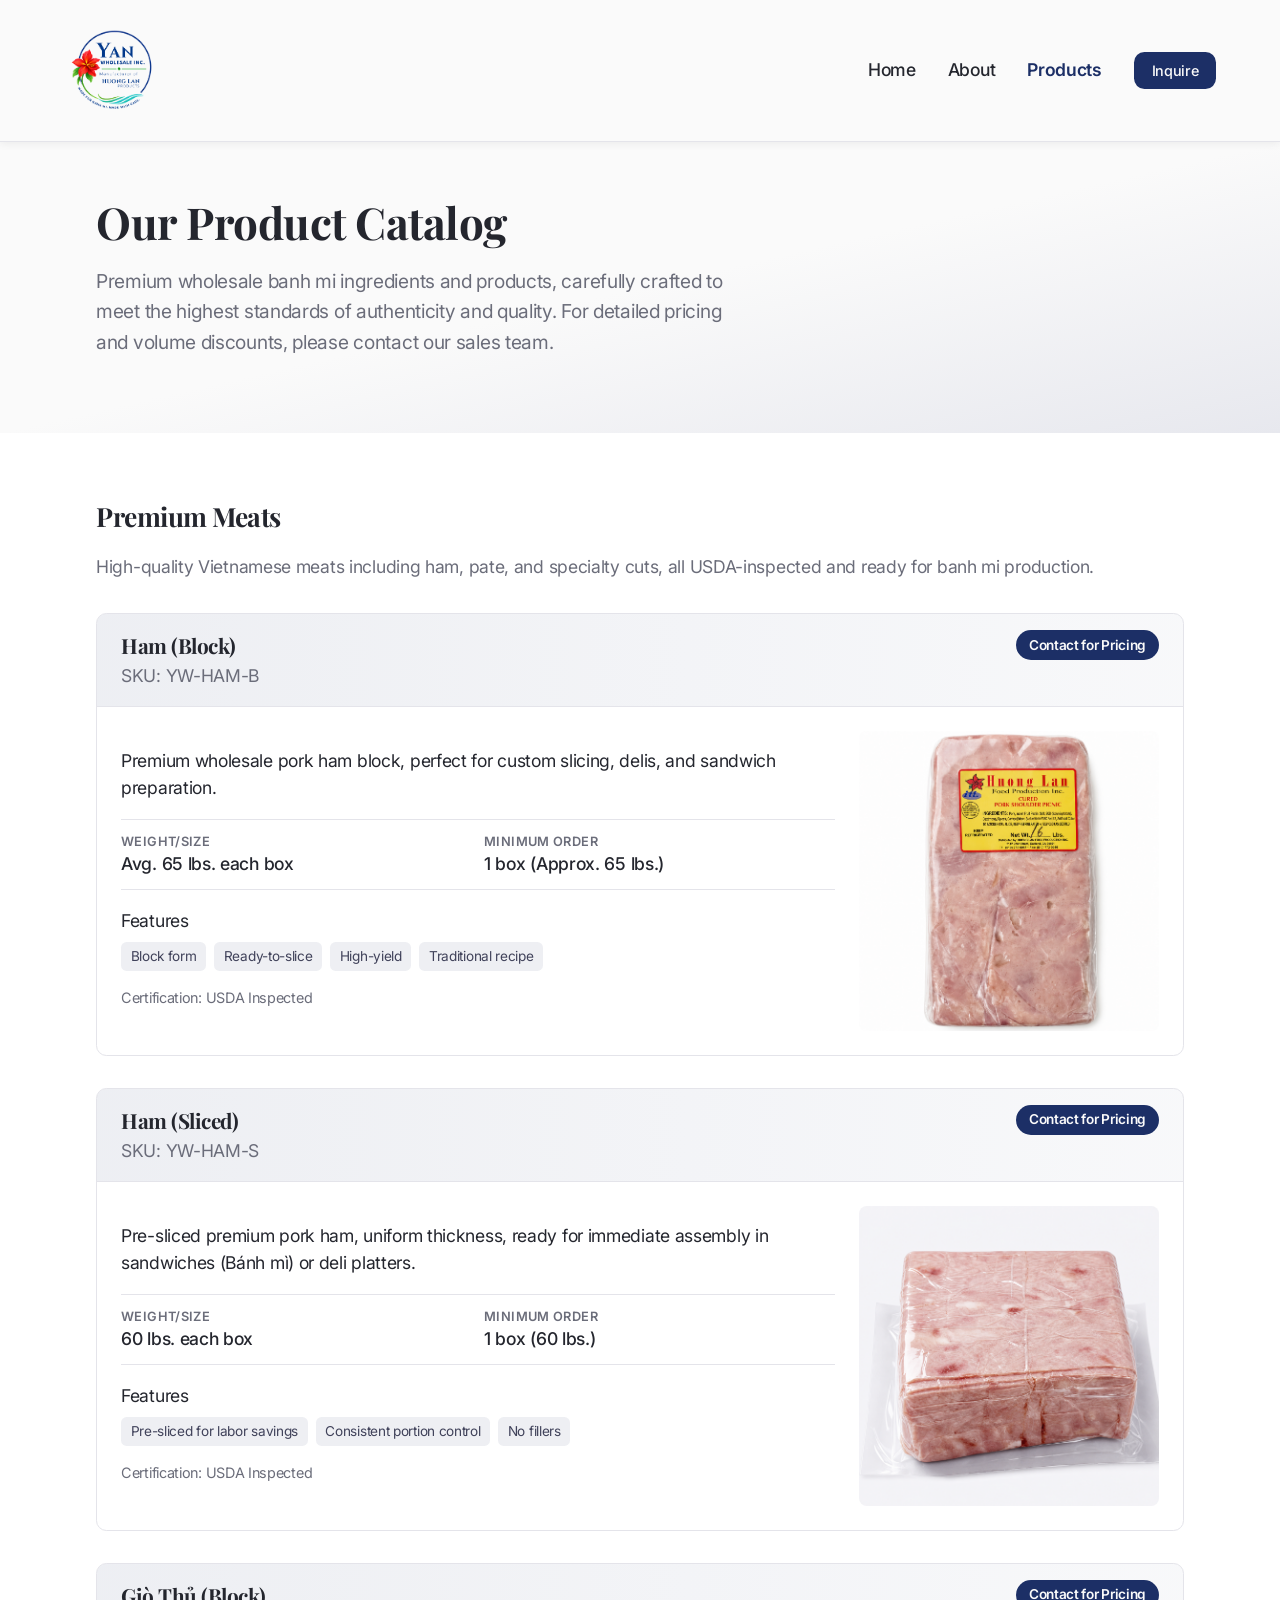
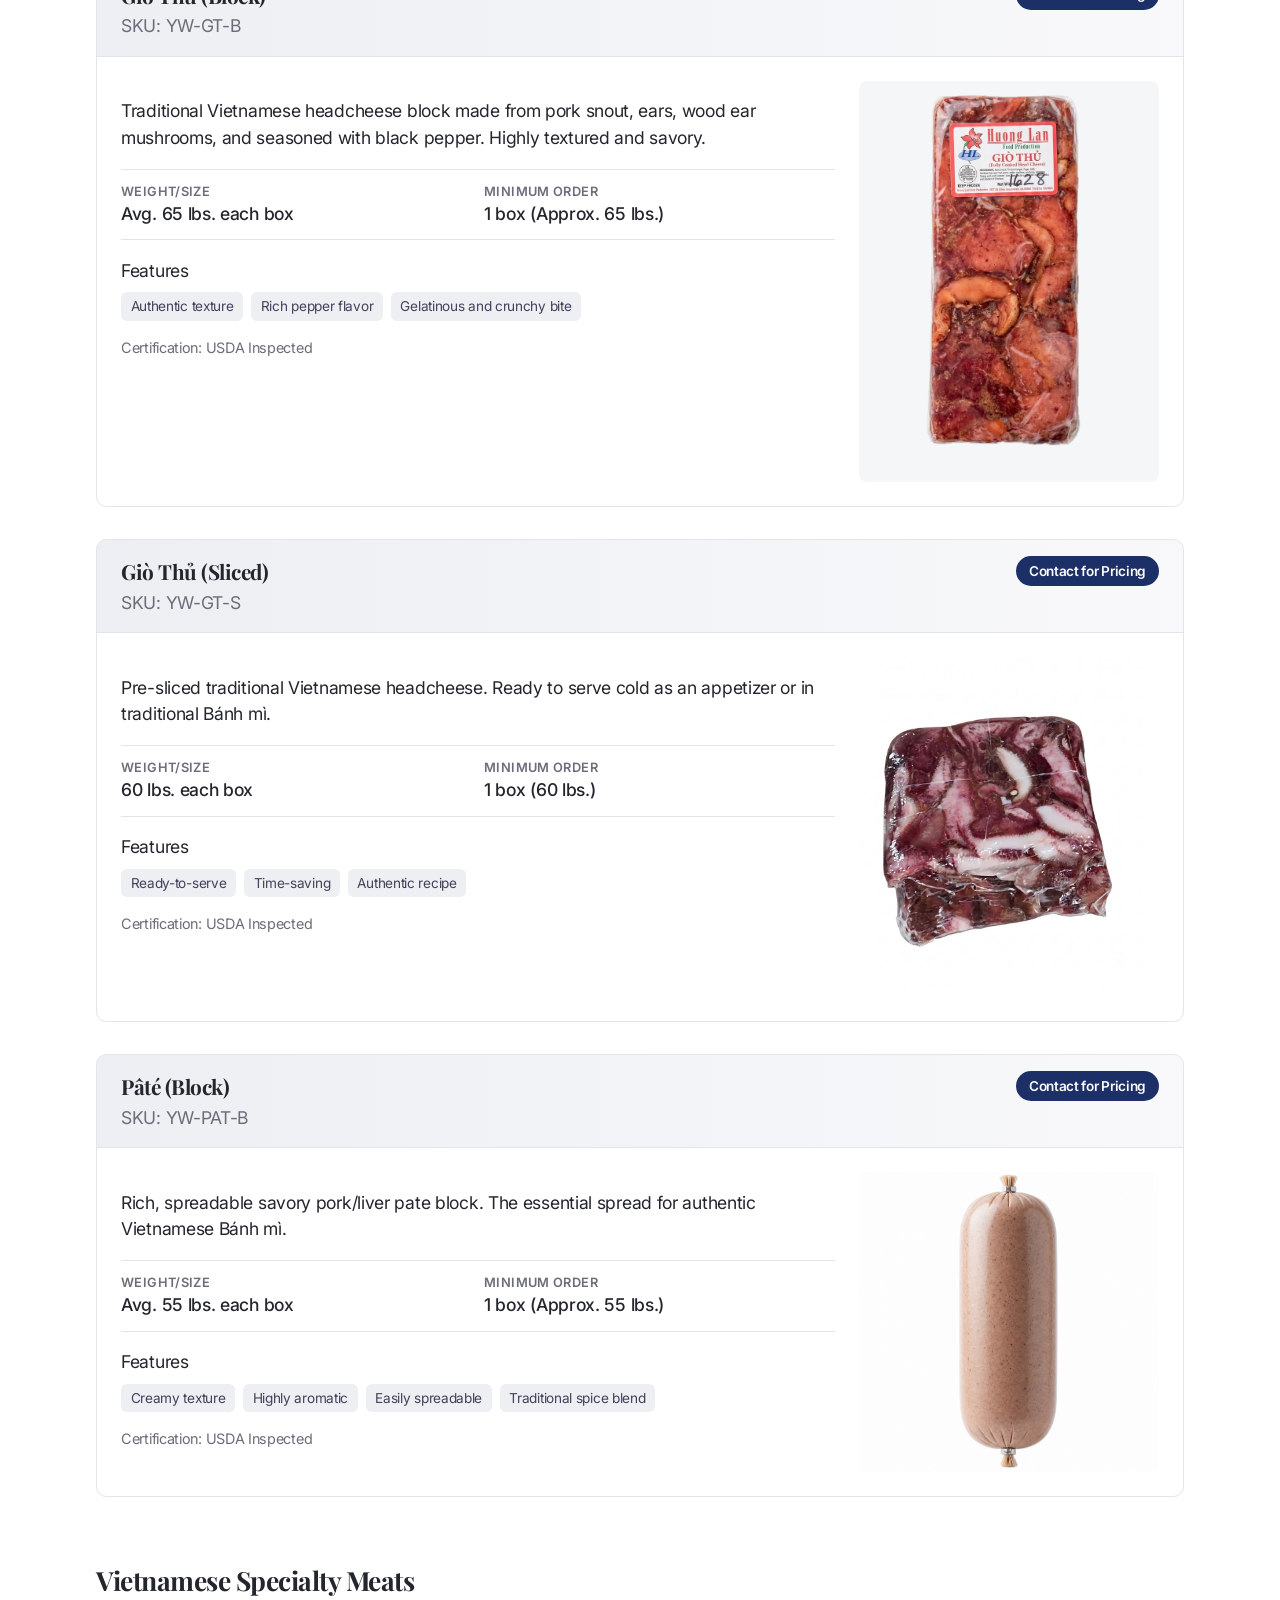
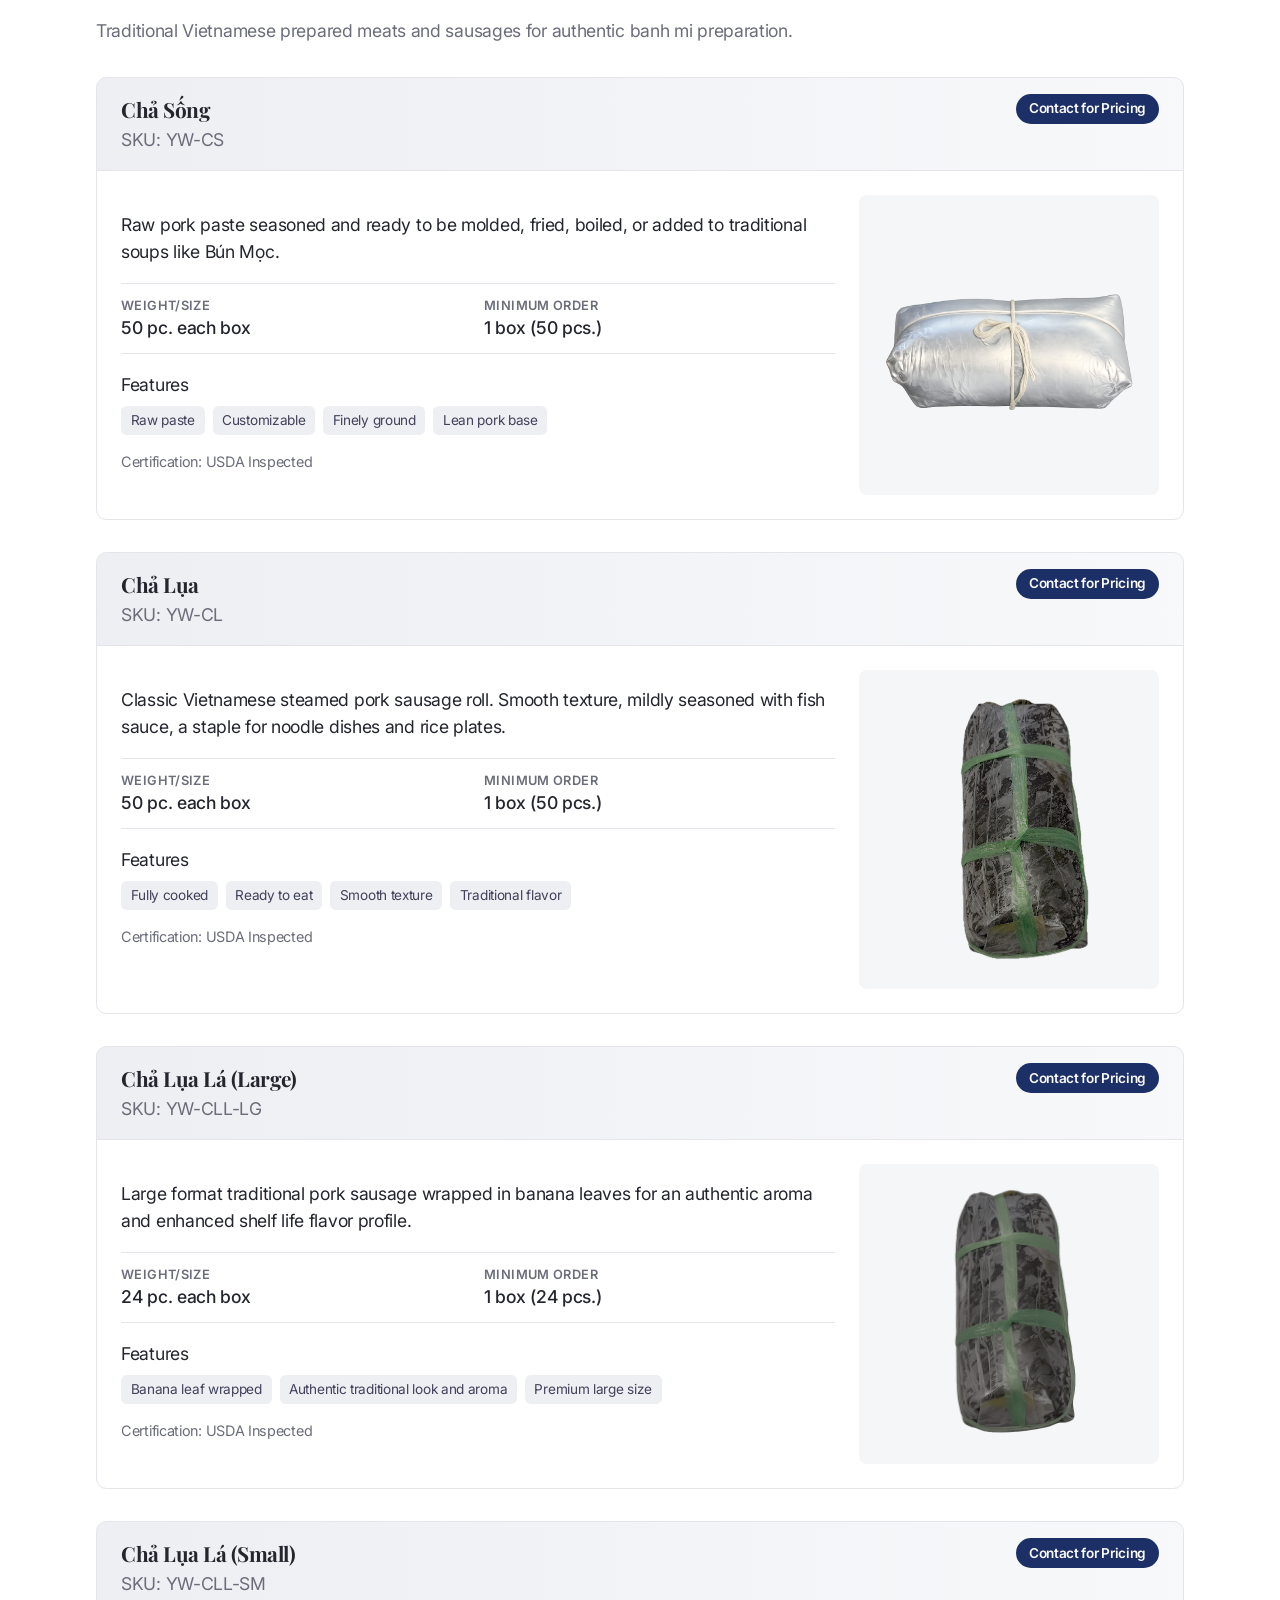
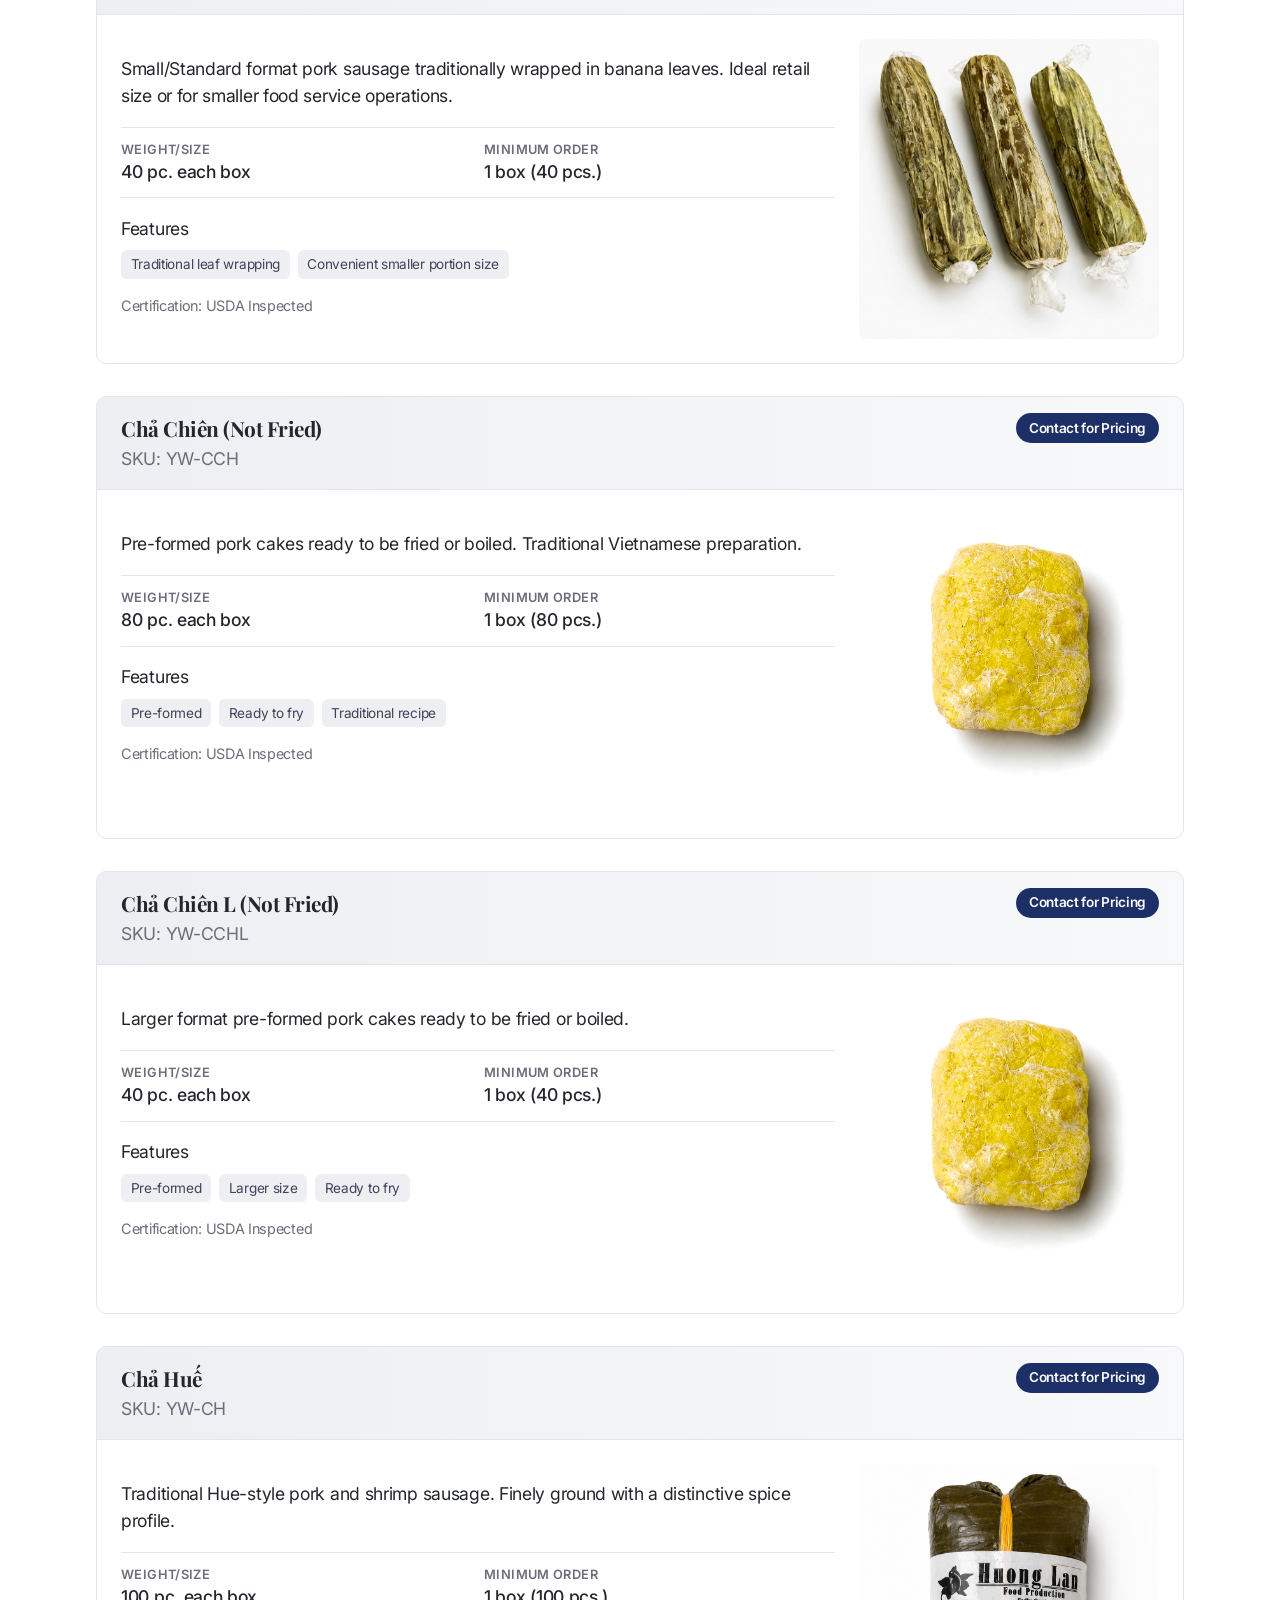
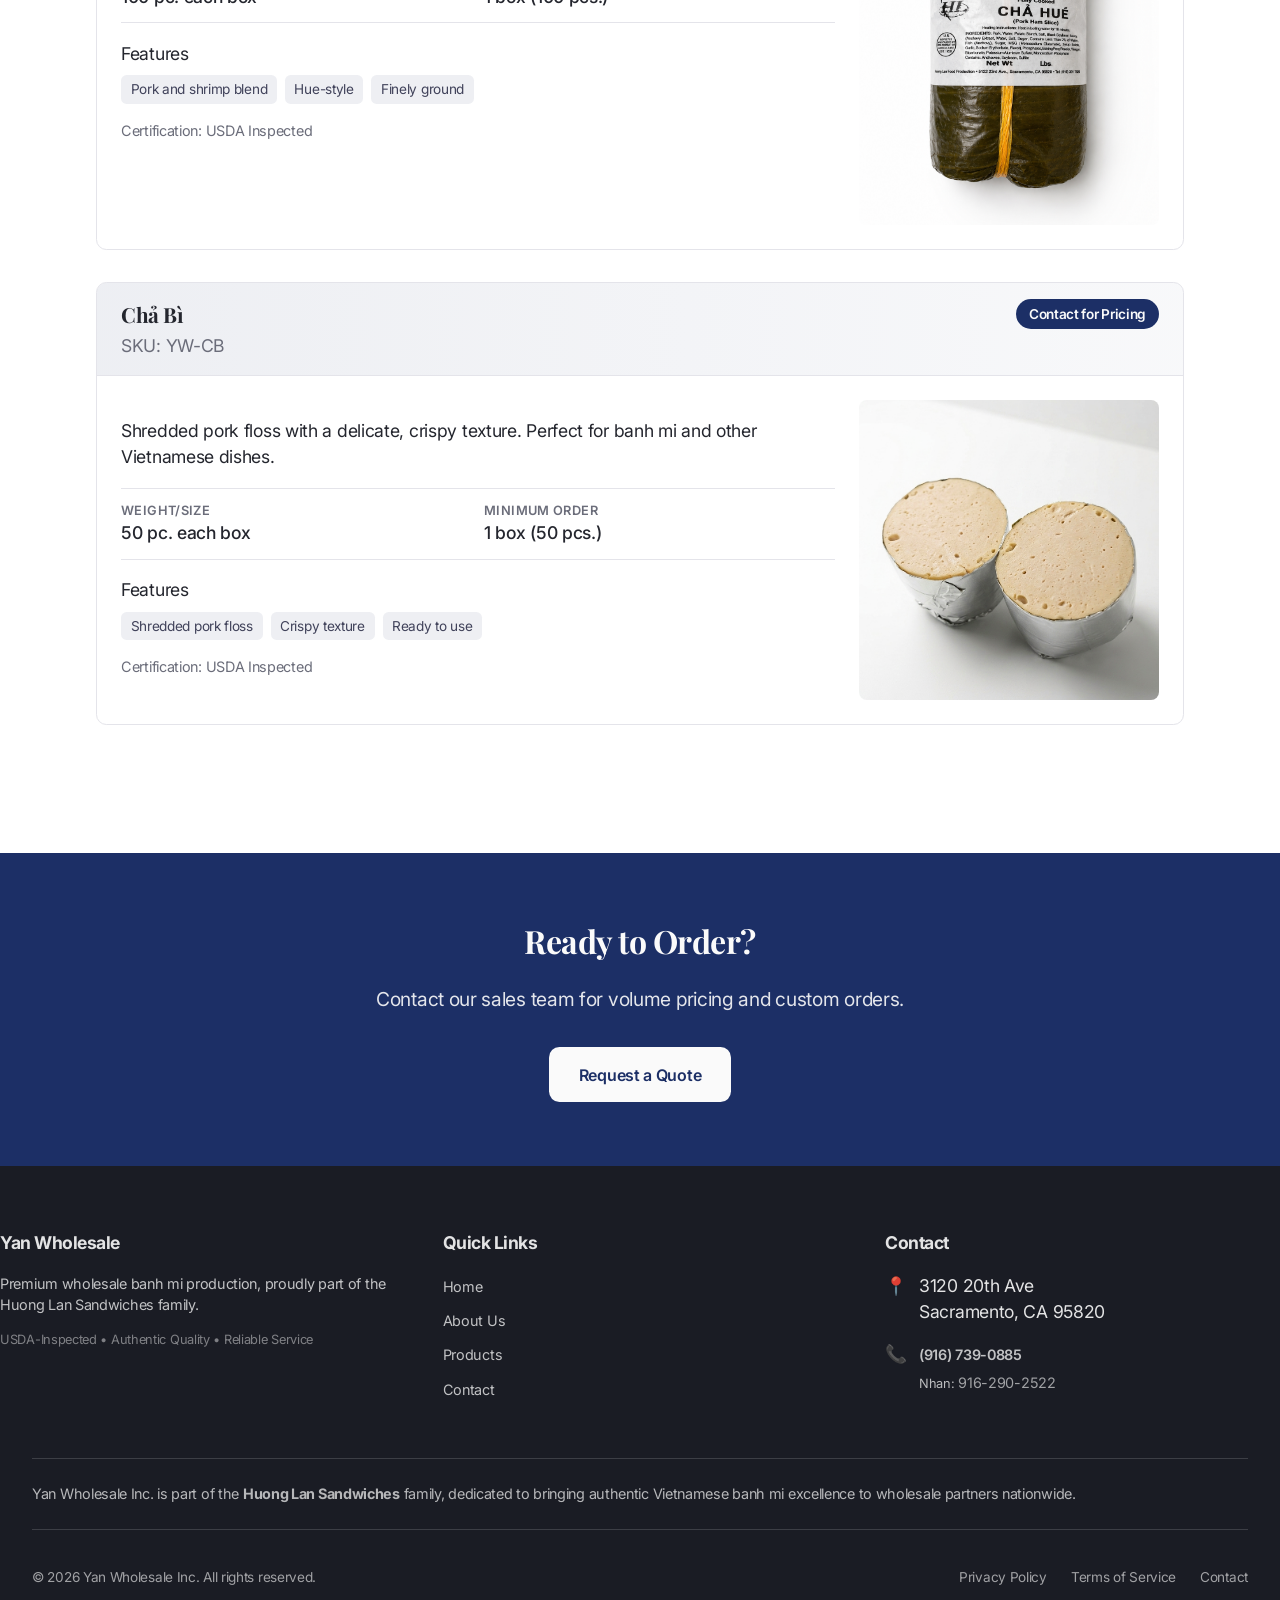
==== commit b8fa0b06: "Update products.html" ====
--- a/products.html
+++ b/products.html
@@ -59,7 +59,7 @@
             <div class="feature-tags"><span>Block form</span><span>Ready-to-slice</span><span>High-yield</span><span>Traditional recipe</span></div>
             <p style="margin-top:1rem; font-size:0.9rem; color:var(--muted-foreground);">Certification: USDA Inspected</p>
           </div>
-          <div class="product-image"><img src="images/products/Ham%20(Block).png" alt="Ham (Block)" onerror="this.parentElement.innerHTML='<span style=\'color:#999;font-size:0.85rem;\'>Photo coming soon</span>'"></div>
+          <div class="product-image"><img src="images/products/ham-block.png" alt="Ham (Block)" onerror="this.parentElement.innerHTML='<span style=\'color:#999;font-size:0.85rem;\'>Photo coming soon</span>'"></div>
         </div>
       </div>
 
@@ -79,7 +79,7 @@
             <div class="feature-tags"><span>Pre-sliced for labor savings</span><span>Consistent portion control</span><span>No fillers</span></div>
             <p style="margin-top:1rem; font-size:0.9rem; color:var(--muted-foreground);">Certification: USDA Inspected</p>
           </div>
-          <div class="product-image"><img src="images/products/Ham%20(Sliced).png" alt="Ham (Sliced)" onerror="this.parentElement.innerHTML='<span style=\'color:#999;font-size:0.85rem;\'>Photo coming soon</span>'"></div>
+          <div class="product-image"><img src="images/products/ham-sliced.png" alt="Ham (Sliced)" onerror="this.parentElement.innerHTML='<span style=\'color:#999;font-size:0.85rem;\'>Photo coming soon</span>'"></div>
         </div>
       </div>
 
@@ -99,7 +99,7 @@
             <div class="feature-tags"><span>Authentic texture</span><span>Rich pepper flavor</span><span>Gelatinous and crunchy bite</span></div>
             <p style="margin-top:1rem; font-size:0.9rem; color:var(--muted-foreground);">Certification: USDA Inspected</p>
           </div>
-          <div class="product-image"><img src="images/products/Gi%C3%B2%20Th%E1%BB%A7%20(Block).png" alt="Giò Thủ (Block)" onerror="this.parentElement.innerHTML='<span style=\'color:#999;font-size:0.85rem;\'>Photo coming soon</span>'"></div>
+          <div class="product-image"><img src="images/products/gio-thu-block.png" alt="Giò Thủ (Block)" onerror="this.parentElement.innerHTML='<span style=\'color:#999;font-size:0.85rem;\'>Photo coming soon</span>'"></div>
         </div>
       </div>
 
@@ -119,7 +119,7 @@
             <div class="feature-tags"><span>Ready-to-serve</span><span>Time-saving</span><span>Authentic recipe</span></div>
             <p style="margin-top:1rem; font-size:0.9rem; color:var(--muted-foreground);">Certification: USDA Inspected</p>
           </div>
-          <div class="product-image"><img src="images/products/Gi%C3%B2%20Th%E1%BB%A7%20(Sliced).png" alt="Giò Thủ (Sliced)" onerror="this.parentElement.innerHTML='<span style=\'color:#999;font-size:0.85rem;\'>Photo coming soon</span>'"></div>
+          <div class="product-image"><img src="images/products/gio-thu-sliced.png" alt="Giò Thủ (Sliced)" onerror="this.parentElement.innerHTML='<span style=\'color:#999;font-size:0.85rem;\'>Photo coming soon</span>'"></div>
         </div>
       </div>
 
@@ -139,7 +139,7 @@
             <div class="feature-tags"><span>Creamy texture</span><span>Highly aromatic</span><span>Easily spreadable</span><span>Traditional spice blend</span></div>
             <p style="margin-top:1rem; font-size:0.9rem; color:var(--muted-foreground);">Certification: USDA Inspected</p>
           </div>
-          <div class="product-image"><img src="images/products/P%C3%A2t%C3%A9%20(Block).png" alt="Pâté (Block)" onerror="this.parentElement.innerHTML='<span style=\'color:#999;font-size:0.85rem;\'>Photo coming soon</span>'"></div>
+          <div class="product-image"><img src="images/products/pate-block.png" alt="Pâté (Block)" onerror="this.parentElement.innerHTML='<span style=\'color:#999;font-size:0.85rem;\'>Photo coming soon</span>'"></div>
         </div>
       </div>
     </div>
@@ -165,7 +165,7 @@
             <div class="feature-tags"><span>Raw paste</span><span>Customizable</span><span>Finely ground</span><span>Lean pork base</span></div>
             <p style="margin-top:1rem; font-size:0.9rem; color:var(--muted-foreground);">Certification: USDA Inspected</p>
           </div>
-          <div class="product-image"><img src="images/products/Ch%E1%BA%A3%20S%E1%BB%91ng.png" alt="Chả Sống" onerror="this.parentElement.innerHTML='<span style=\'color:#999;font-size:0.85rem;\'>Photo coming soon</span>'"></div>
+          <div class="product-image"><img src="images/products/cha-song.png" alt="Chả Sống" onerror="this.parentElement.innerHTML='<span style=\'color:#999;font-size:0.85rem;\'>Photo coming soon</span>'"></div>
         </div>
       </div>
 
@@ -185,7 +185,7 @@
             <div class="feature-tags"><span>Fully cooked</span><span>Ready to eat</span><span>Smooth texture</span><span>Traditional flavor</span></div>
             <p style="margin-top:1rem; font-size:0.9rem; color:var(--muted-foreground);">Certification: USDA Inspected</p>
           </div>
-          <div class="product-image"><img src="images/products/Ch%E1%BA%A3%20L%E1%BB%A5a.png" alt="Chả Lụa" onerror="this.parentElement.innerHTML='<span style=\'color:#999;font-size:0.85rem;\'>Photo coming soon</span>'"></div>
+          <div class="product-image"><img src="images/products/cha-lua.png" alt="Chả Lụa" onerror="this.parentElement.innerHTML='<span style=\'color:#999;font-size:0.85rem;\'>Photo coming soon</span>'"></div>
         </div>
       </div>
 
@@ -205,7 +205,7 @@
             <div class="feature-tags"><span>Banana leaf wrapped</span><span>Authentic traditional look and aroma</span><span>Premium large size</span></div>
             <p style="margin-top:1rem; font-size:0.9rem; color:var(--muted-foreground);">Certification: USDA Inspected</p>
           </div>
-          <div class="product-image"><img src="images/products/Ch%E1%BA%A3%20L%E1%BB%A5a%20L%C3%A1%20(Large).png" alt="Chả Lụa Lá (Large)" onerror="this.parentElement.innerHTML='<span style=\'color:#999;font-size:0.85rem;\'>Photo coming soon</span>'"></div>
+          <div class="product-image"><img src="images/products/cha-lua-la-large.png" alt="Chả Lụa Lá (Large)" onerror="this.parentElement.innerHTML='<span style=\'color:#999;font-size:0.85rem;\'>Photo coming soon</span>'"></div>
         </div>
       </div>
 
@@ -225,7 +225,7 @@
             <div class="feature-tags"><span>Traditional leaf wrapping</span><span>Convenient smaller portion size</span></div>
             <p style="margin-top:1rem; font-size:0.9rem; color:var(--muted-foreground);">Certification: USDA Inspected</p>
           </div>
-          <div class="product-image"><img src="images/products/Ch%E1%BA%A3%20L%E1%BB%A5a%20L%C3%A1%20(Small).png" alt="Chả Lụa Lá (Small)" onerror="this.parentElement.innerHTML='<span style=\'color:#999;font-size:0.85rem;\'>Photo coming soon</span>'"></div>
+          <div class="product-image"><img src="images/products/cha-lua-la-small.png" alt="Chả Lụa Lá (Small)" onerror="this.parentElement.innerHTML='<span style=\'color:#999;font-size:0.85rem;\'>Photo coming soon</span>'"></div>
         </div>
       </div>
 
@@ -245,7 +245,7 @@
             <div class="feature-tags"><span>Pre-formed</span><span>Ready to fry</span><span>Traditional recipe</span></div>
             <p style="margin-top:1rem; font-size:0.9rem; color:var(--muted-foreground);">Certification: USDA Inspected</p>
           </div>
-          <div class="product-image"><img src="images/products/Ch%E1%BA%A3%20Chi%C3%AAn%20(Not%20Fried).png" alt="Chả Chiên (Not Fried)" onerror="this.parentElement.innerHTML='<span style=\'color:#999;font-size:0.85rem;\'>Photo coming soon</span>'"></div>
+          <div class="product-image"><img src="images/products/cha-chien.png" alt="Chả Chiên (Not Fried)" onerror="this.parentElement.innerHTML='<span style=\'color:#999;font-size:0.85rem;\'>Photo coming soon</span>'"></div>
         </div>
       </div>
 
@@ -265,7 +265,7 @@
             <div class="feature-tags"><span>Pre-formed</span><span>Larger size</span><span>Ready to fry</span></div>
             <p style="margin-top:1rem; font-size:0.9rem; color:var(--muted-foreground);">Certification: USDA Inspected</p>
           </div>
-          <div class="product-image"><img src="images/products/Ch%E1%BA%A3%20Chi%C3%AAn%20L%20(Not%20Fried).png" alt="Chả Chiên L (Not Fried)" onerror="this.parentElement.innerHTML='<span style=\'color:#999;font-size:0.85rem;\'>Photo coming soon</span>'"></div>
+          <div class="product-image"><img src="images/products/cha-chien-l.png" alt="Chả Chiên L (Not Fried)" onerror="this.parentElement.innerHTML='<span style=\'color:#999;font-size:0.85rem;\'>Photo coming soon</span>'"></div>
         </div>
       </div>
 
@@ -285,7 +285,7 @@
             <div class="feature-tags"><span>Pork and shrimp blend</span><span>Hue-style</span><span>Finely ground</span></div>
             <p style="margin-top:1rem; font-size:0.9rem; color:var(--muted-foreground);">Certification: USDA Inspected</p>
           </div>
-          <div class="product-image"><img src="images/products/Ch%E1%BA%A3%20Hu%E1%BA%BF.png" alt="Chả Huế" onerror="this.parentElement.innerHTML='<span style=\'color:#999;font-size:0.85rem;\'>Photo coming soon</span>'"></div>
+          <div class="product-image"><img src="images/products/cha-hue.png" alt="Chả Huế" onerror="this.parentElement.innerHTML='<span style=\'color:#999;font-size:0.85rem;\'>Photo coming soon</span>'"></div>
         </div>
       </div>
 
@@ -305,7 +305,7 @@
             <div class="feature-tags"><span>Shredded pork floss</span><span>Crispy texture</span><span>Ready to use</span></div>
             <p style="margin-top:1rem; font-size:0.9rem; color:var(--muted-foreground);">Certification: USDA Inspected</p>
           </div>
-          <div class="product-image"><img src="images/products/Ch%E1%BA%A3%20B%C3%AC.png" alt="Chả Bì" onerror="this.parentElement.innerHTML='<span style=\'color:#999;font-size:0.85rem;\'>Photo coming soon</span>'"></div>
+          <div class="product-image"><img src="images/products/cha-bi.png" alt="Chả Bì" onerror="this.parentElement.innerHTML='<span style=\'color:#999;font-size:0.85rem;\'>Photo coming soon</span>'"></div>
         </div>
       </div>
     </div>
